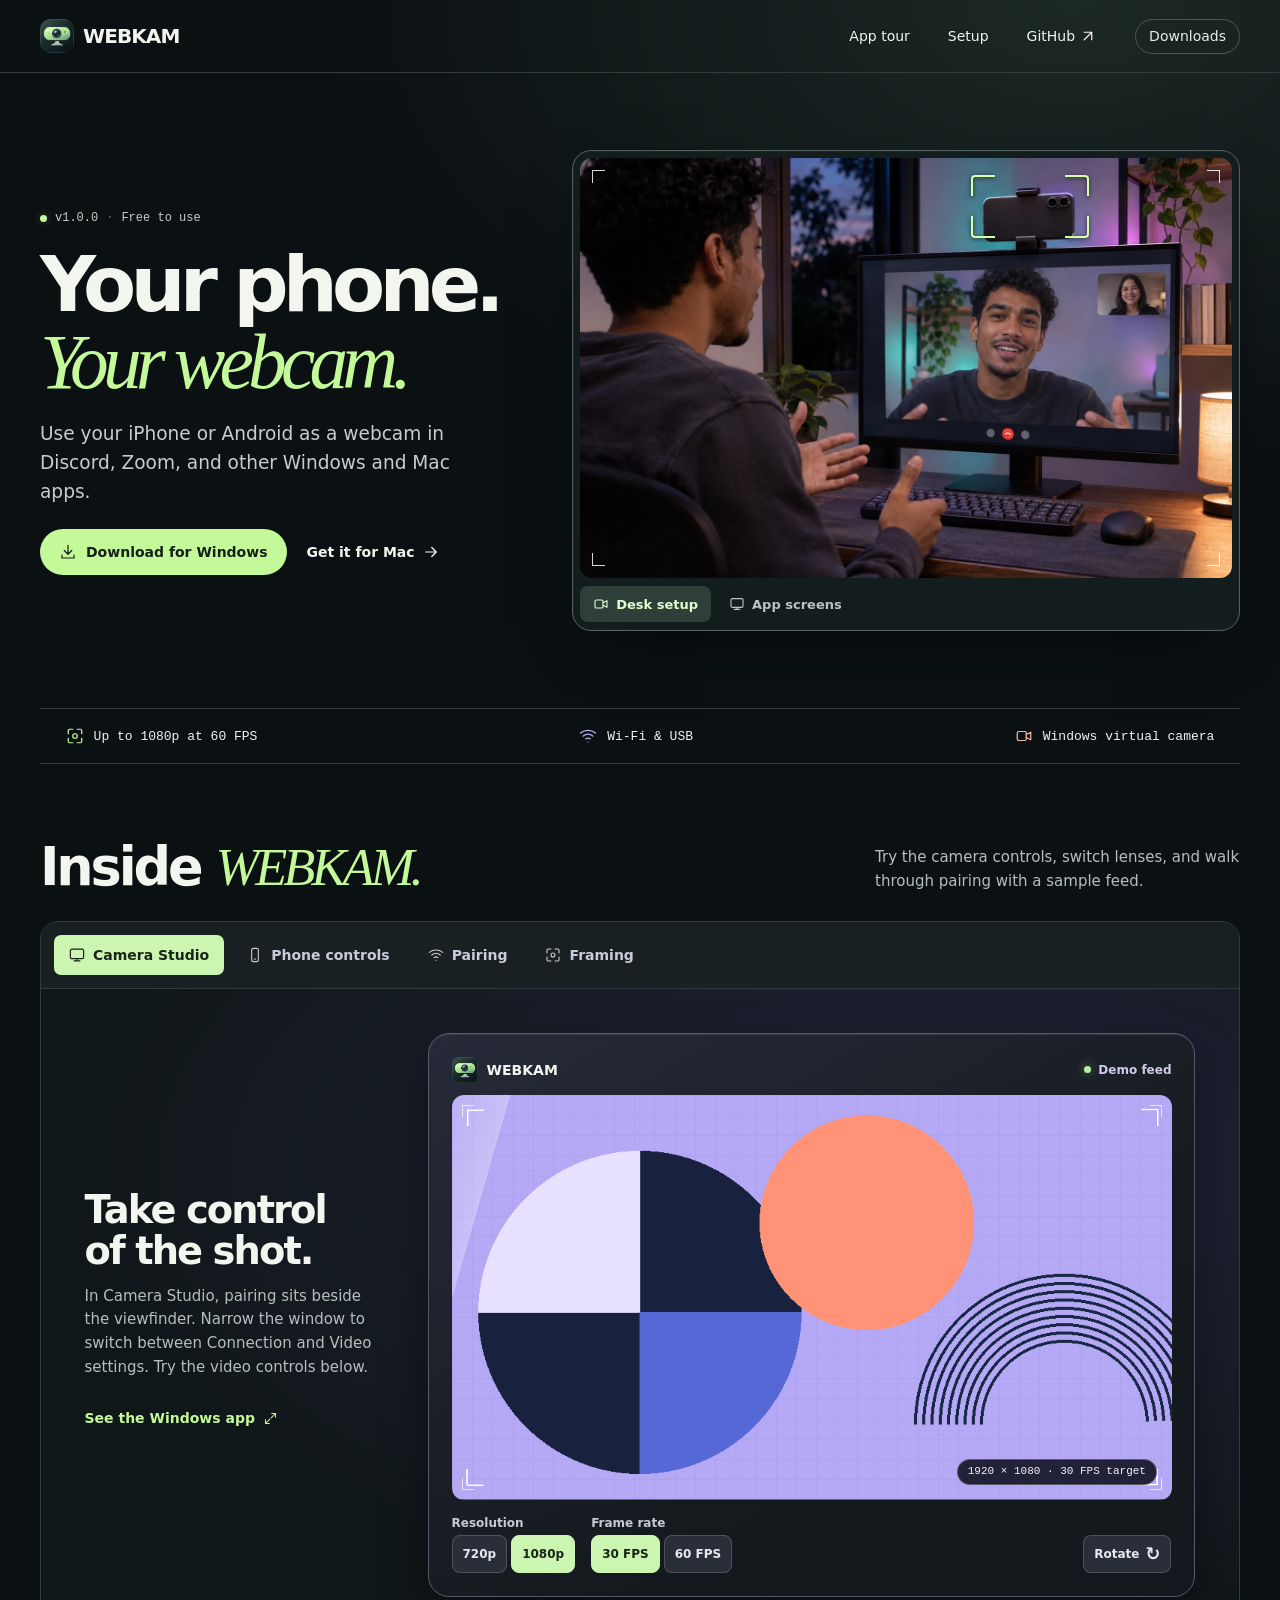
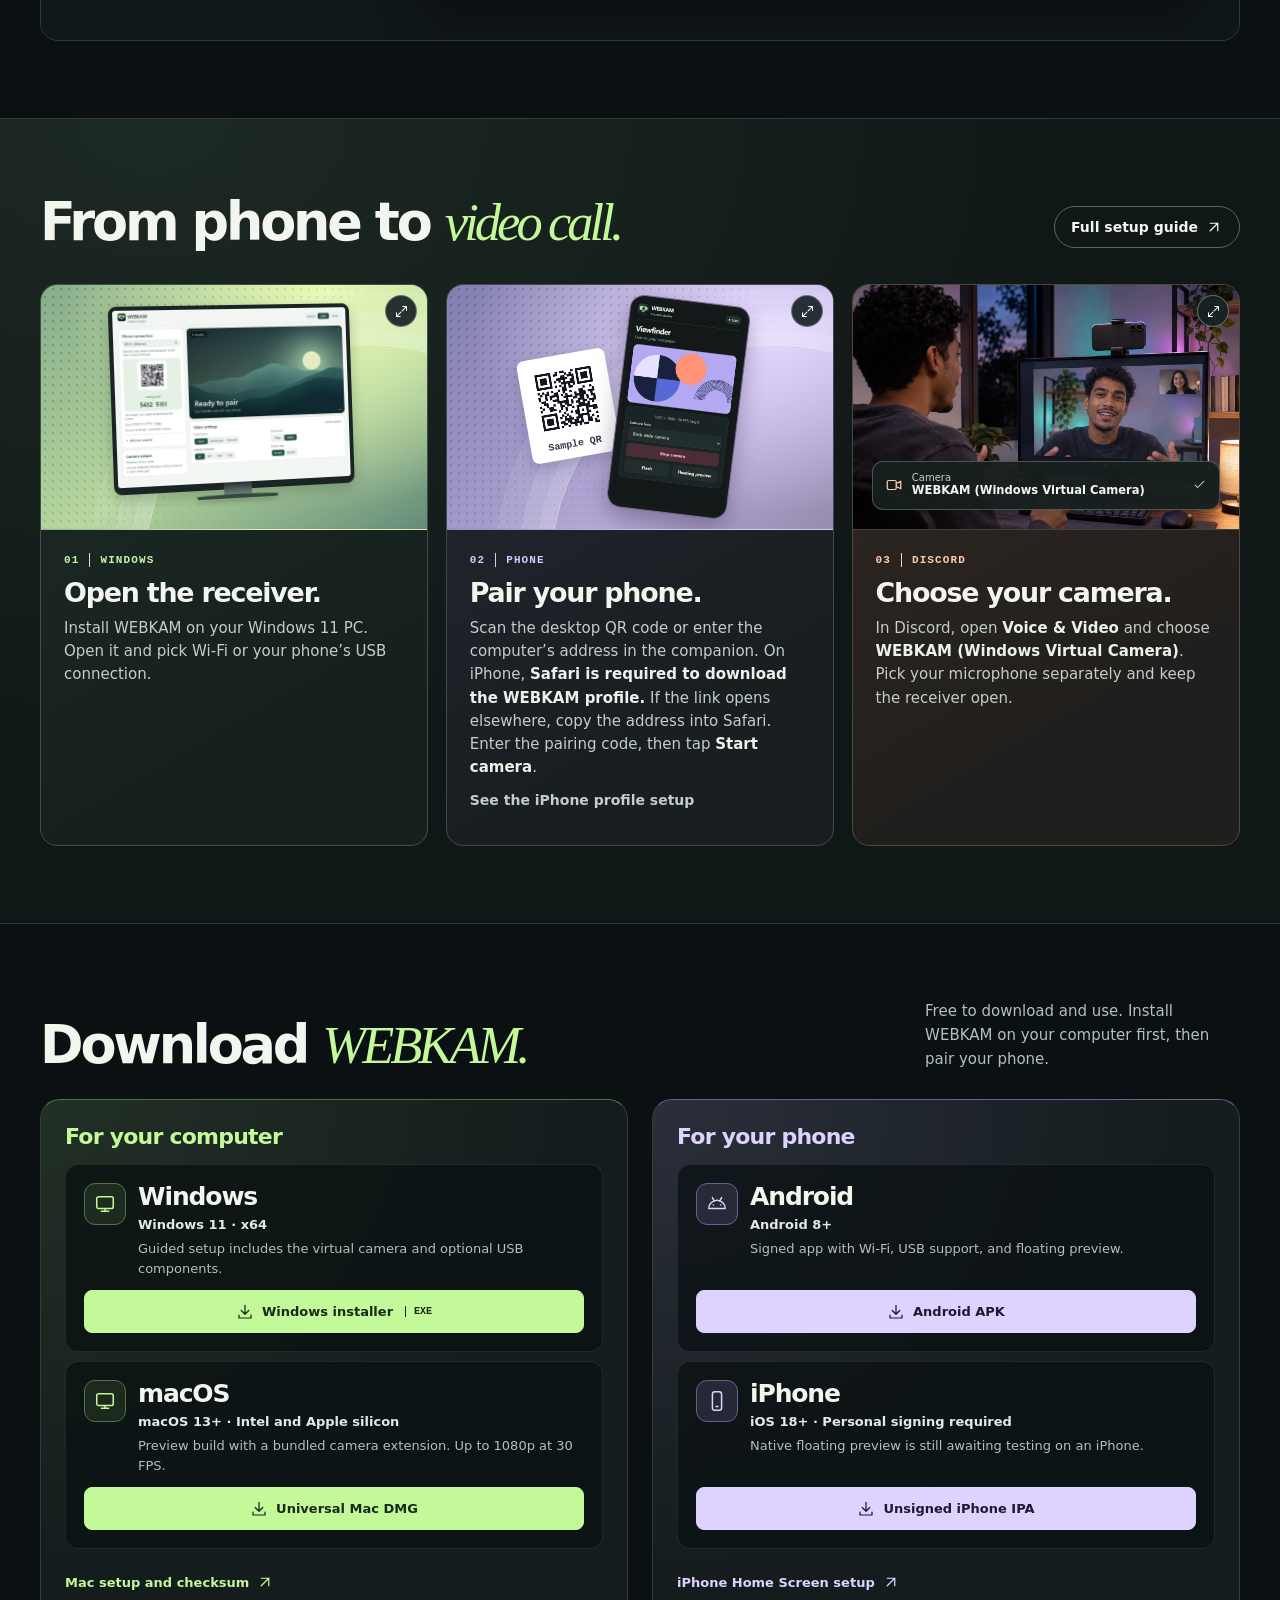
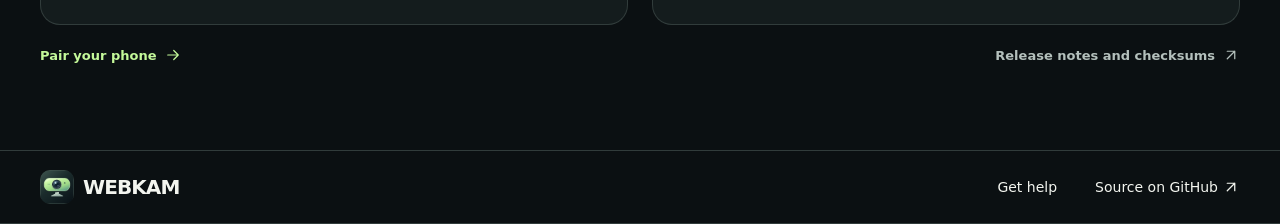
==== docs/index.html @ 5087afa1 "Release WEBKAM 1.0.0 with Camera Studio across desktop and mobile" ====
<!doctype html>
<html lang="en">
  <head>
    <meta charset="utf-8" />
    <meta name="viewport" content="width=device-width, initial-scale=1" />
    <meta name="theme-color" content="#0b1012" />
    <meta
      name="description"
      content="WEBKAM is free. Turn your iPhone or Android into a webcam for Windows 11 or macOS over Wi-Fi or USB."
    />
    <meta property="og:title" content="WEBKAM · Your phone is your webcam" />
    <meta
      property="og:description"
      content="A free phone webcam for Windows and macOS. Connect over Wi-Fi or supported USB connections."
    />
    <meta property="og:image" content="https://iamo3.github.io/WEBKAM/media/pocketcam-banner.png" />
    <link rel="icon" href="media/pocketcam.png" />
    <link rel="apple-touch-icon" href="media/pocketcam.png" />
    <link rel="stylesheet" href="style.css?v=studio-1" />
    <script defer src="tour.js?v=studio-1"></script>
    <title>WEBKAM · Your phone is your webcam</title>
  </head>
  <body>
    <a class="skip" href="#main">Skip to content</a>
    <svg xmlns="http://www.w3.org/2000/svg" class="symbols" aria-hidden="true">
      <symbol id="arrow" viewBox="0 0 24 24"><path d="M5 12h14m-6-6 6 6-6 6" /></symbol>
      <symbol id="out" viewBox="0 0 24 24"><path d="M7 17 17 7M7 7h10v10" /></symbol>
      <symbol id="expand" viewBox="0 0 24 24"><path d="M14 4h6v6m0-6-7 7M10 20H4v-6m0 6 7-7" /></symbol>
      <symbol id="check" viewBox="0 0 24 24"><path d="m5 12 4 4L19 6" /></symbol>
      <symbol id="close" viewBox="0 0 24 24"><path d="m6 6 12 12M18 6 6 18" /></symbol>
      <symbol id="download" viewBox="0 0 24 24"><path d="M12 3v12m-5-5 5 5 5-5M4 16v4h16v-4" /></symbol>
      <symbol id="monitor" viewBox="0 0 24 24">
        <rect x="3" y="4" width="18" height="13" rx="2" />
        <path d="M12 17v3m-4 0h8" />
      </symbol>
      <symbol id="phone" viewBox="0 0 24 24">
        <rect x="7" y="2" width="10" height="20" rx="2.5" />
        <path d="M11 18h2" />
      </symbol>
      <symbol id="android" viewBox="0 0 24 24">
        <path d="M3 17a9 9 0 0 1 18 0ZM7 5l2 4m8-4-2 4M8 13h.1m7.8 0h.1" />
      </symbol>
      <symbol id="usb" viewBox="0 0 24 24"><path d="M12 21V3m-3 3 3-3 3 3m-3 11-5-4v-2m5 3 5-4V8" /><circle cx="7" cy="9" r="2" /><rect x="15" y="4" width="4" height="4" rx=".5" /></symbol>
      <symbol id="wifi" viewBox="0 0 24 24">
        <path d="M2 8a16 16 0 0 1 20 0M5.5 12a10.5 10.5 0 0 1 13 0M9 16a5 5 0 0 1 6 0M12 20h.01" />
      </symbol>
      <symbol id="frame" viewBox="0 0 24 24">
        <path
          d="M9 3H5a2 2 0 0 0-2 2v4m12-6h4a2 2 0 0 1 2 2v4M3 15v4a2 2 0 0 0 2 2h4m12-6v4a2 2 0 0 1-2 2h-4"
        />
        <circle cx="12" cy="12" r="3" />
      </symbol>
      <symbol id="camera" viewBox="0 0 24 24">
        <rect x="3" y="6" width="12" height="12" rx="2" />
        <path d="m15 10 6-3v10l-6-3" />
      </symbol>
      <symbol id="github" viewBox="0 0 24 24">
        <path
          d="M8 20c-4 1.2-4-2-6-2.5m12 4v-3.1a2.7 2.7 0 0 0-.7-2.1c3-.3 6.1-1.5 6.1-6.6a5 5 0 0 0-1.4-3.5 4.8 4.8 0 0 0-.2-3.5s-1.1-.4-3.6 1.4a12 12 0 0 0-6.4 0C5.3 2.3 4.2 2.7 4.2 2.7A4.8 4.8 0 0 0 4 6.2a5 5 0 0 0-1.4 3.5c0 5.1 3.1 6.3 6.1 6.6a2.7 2.7 0 0 0-.7 2.1v3.1"
          transform="translate(1 0)"
        />
      </symbol>
    </svg>

    <header>
      <div class="wrap mast">
        <a class="brand" href="./"><img src="media/pocketcam.png" width="34" height="34" alt="" />WEBKAM</a>
        <nav aria-label="Main navigation">
          <a href="#preview">App tour</a><a href="#setup">Setup</a
          ><a class="github" href="https://github.com/iaMO3/WEBKAM"
            >GitHub <svg class="icon" aria-hidden="true"><use href="#out" /></svg></a
          ><a class="nav-get" href="#downloads">Downloads</a>
        </nav>
      </div>
    </header>
    <main id="main">
      <section class="wrap hero" aria-labelledby="hero-heading">
        <div class="hero-grid">
          <div class="hero-copy">
            <a class="release" href="https://github.com/iaMO3/WEBKAM/releases/tag/v1.0.0"
              ><i aria-hidden="true"></i> v1.0.0 <span>·</span> Free to use</a
            >
            <h1 id="hero-heading">Your phone.<br /><em>Your webcam.</em></h1>
            <p>Use your iPhone or Android as a webcam in Discord, Zoom, and other Windows and Mac apps.</p>
            <div class="buttons">
              <a
                class="cta"
                href="https://github.com/iaMO3/WEBKAM/releases/download/v1.0.0/WEBKAM-1.0.0-Setup.exe"
                ><svg class="icon" aria-hidden="true"><use href="#download" /></svg> Download for Windows</a
              >
              <a class="text-link" href="#download-mac"
                >Get it for Mac <svg class="icon" aria-hidden="true"><use href="#arrow" /></svg
              ></a>
            </div>
          </div>
          <div class="viewfinder">
            <fieldset class="scene-switch">
              <legend class="sr-only">Preview view</legend>
              <label
                ><input type="radio" name="scene" value="desk" checked /><svg class="icon" aria-hidden="true">
                  <use href="#camera" />
                </svg>
                Desk setup</label
              >
              <label
                ><input type="radio" name="scene" value="app" /><svg class="icon" aria-hidden="true">
                  <use href="#monitor" />
                </svg>
                App screens</label
              >
            </fieldset>
            <div class="view-window">
              <div class="desk-scene">
                <img
                  src="media/pocketcam-webcam-setup.webp"
                  width="1448"
                  height="1086"
                  fetchpriority="high"
                  alt="A caller uses the phone mounted above his monitor as his webcam."
                />
                <div class="focus-target" aria-hidden="true"><i></i><i></i><i></i><i></i></div>
              </div>
              <div class="app-scene">
                <div class="product-pair">
                  <div class="desktop-shell">
                    <img
                      src="media/desktop.webp?v=1"
                      width="1100"
                      height="810"
                      alt="Camera Studio on Windows with the standby landscape, pairing sidebar and video controls."
                    />
                  </div>
                  <div class="phone-shell">
                    <img
                      src="media/phone.webp?v=1"
                      width="780"
                      height="1420"
                      alt="WEBKAM on iPhone showing its camera lens picker, stream controls and floating preview button."
                    />
                  </div>
                </div>
              </div>
              <div class="glass" aria-hidden="true"></div>
            </div>
          </div>
        </div>
        <div class="specs">
          <span
            ><svg class="icon" aria-hidden="true"><use href="#frame" /></svg> Up to 1080p at 60 FPS</span
          ><span
            ><svg class="icon" aria-hidden="true"><use href="#wifi" /></svg> Wi-Fi &amp; USB</span
          ><span
            ><svg class="icon" aria-hidden="true"><use href="#camera" /></svg> Windows virtual camera</span
          >
        </div>
      </section>
      <section class="wrap section" id="preview">
        <div class="section-head">
          <h2>Inside <em>WEBKAM.</em></h2>
          <p>Try the camera controls, switch lenses, and walk through pairing with a sample feed.</p>
        </div>
        <div class="tour">
          <nav class="tour-tabs" aria-label="App screens">
            <a href="#panel-desktop" id="tab-desktop"
              ><svg class="icon" aria-hidden="true"><use href="#monitor" /></svg>Camera Studio</a
            ><a href="#panel-phone" id="tab-phone"
              ><svg class="icon" aria-hidden="true"><use href="#phone" /></svg>Phone controls</a
            ><a href="#panel-pairing" id="tab-pairing"
              ><svg class="icon" aria-hidden="true"><use href="#wifi" /></svg>Pairing</a
            ><a href="#panel-framing" id="tab-framing"
              ><svg class="icon" aria-hidden="true"><use href="#frame" /></svg>Framing</a
            >
          </nav>
          <article class="tour-panel" id="panel-desktop">
            <div class="panel-intro">
              <h3>Take control of the shot.</h3>
              <p>In Camera Studio, pairing sits beside the viewfinder. Narrow the window to switch between Connection and Video settings. Try the video controls below.</p>
              <a class="tour-reference" href="media/desktop.webp?v=1">
                See the Windows app <svg class="icon" aria-hidden="true"><use href="#expand" /></svg>
              </a>
            </div>
            <div class="demo-console" data-demo="desktop">
              <div class="demo-title">
                <span><img src="media/pocketcam.png" alt="" /> WEBKAM</span>
                <span class="demo-signal">Demo feed</span>
              </div>
              <figure class="demo-viewport">
                <div class="demo-sensor">
                  <img class="demo-image" src="media/test-frame.webp" width="960" height="540" alt="Lavender geometric test chart with a peach circle" />
                  <span class="demo-sweep" aria-hidden="true"></span>
                  <i class="demo-corners" aria-hidden="true"></i>
                </div>
                <span class="demo-telemetry" role="status">1920 × 1080 · 30 FPS target</span>
              </figure>
              <div class="demo-controls" hidden>
                <fieldset class="demo-options">
                  <legend>Resolution</legend>
                  <div>
                    <label><input type="radio" name="demo-resolution" value="720" /><span>720p</span></label>
                    <label><input type="radio" name="demo-resolution" value="1080" checked /><span>1080p</span></label>
                  </div>
                </fieldset>
                <fieldset class="demo-options">
                  <legend>Frame rate</legend>
                  <div>
                    <label><input type="radio" name="demo-fps" value="30" checked /><span>30 FPS</span></label>
                    <label><input type="radio" name="demo-fps" value="60" /><span>60 FPS</span></label>
                  </div>
                </fieldset>
                <button class="demo-button demo-rotate" type="button">Rotate <span aria-hidden="true">↻</span></button>
              </div>
            </div>
          </article>
          <article class="tour-panel" id="panel-phone">
            <div class="panel-intro">
              <h3>Frame it on your phone.</h3>
              <p>The phone viewfinder follows your system theme. Pick a lens, start the camera, or turn on Flash when the lens supports it. Try a lens on the sample below.</p>
              <a class="tour-reference" href="media/phone.webp?v=1">
                See the phone app <svg class="icon" aria-hidden="true"><use href="#expand" /></svg>
              </a>
            </div>
            <div class="demo-phone-stage">
              <div class="demo-handset" data-demo="phone">
                <div class="demo-title">
                  <span><img src="media/pocketcam.png" alt="" /> WEBKAM</span>
                  <span class="demo-signal" role="status">Preview</span>
                </div>
                <figure class="demo-viewport">
                  <div class="demo-sensor">
                    <img class="demo-image" src="media/test-frame.webp" width="960" height="540" alt="Sample camera preview" />
                    <i class="demo-corners" aria-hidden="true"></i>
                  </div>
                  <span class="demo-phone-idle" hidden>Camera stopped</span>
                </figure>
                <div class="demo-controls" hidden>
                  <fieldset class="demo-options">
                    <legend>Camera lens</legend>
                    <div>
                      <label><input type="radio" name="demo-lens" value="1" /><span>Wide</span></label>
                      <label><input type="radio" name="demo-lens" value="1.35" checked /><span>Standard</span></label>
                      <label><input type="radio" name="demo-lens" value="2.2" /><span>Close</span></label>
                    </div>
                  </fieldset>
                  <button class="demo-button demo-stream" type="button">Stop sample</button>
                </div>
              </div>
            </div>
          </article>
          <article class="tour-panel" id="panel-pairing">
            <div class="panel-intro">
              <h3>Pick your connection.</h3>
              <p>Choose how your phone connects. Run through a sample pairing to see what happens on both devices.</p>
              <a class="tour-reference" href="media/pairing.webp?v=1">
                See the pairing screen <svg class="icon" aria-hidden="true"><use href="#expand" /></svg>
              </a>
            </div>
            <div class="demo-console demo-pairing" data-demo="pairing">
              <div class="demo-title">
                <span><img src="media/pocketcam.png" alt="" /> Connect your phone</span>
                <span class="demo-signal" role="status">Ready to pair</span>
              </div>
              <div class="demo-route" aria-hidden="true">
                <div><svg class="icon"><use href="#phone" /></svg><span>Phone</span></div>
                <span class="demo-route-line"><svg class="icon"><use href="#wifi" /></svg></span>
                <div><svg class="icon"><use href="#monitor" /></svg><span>Windows</span></div>
              </div>
              <div class="demo-controls" hidden>
                <fieldset class="demo-options">
                  <legend>Connection</legend>
                  <div>
                    <label><input type="radio" name="demo-route" value="wifi" checked /><span>Wi-Fi</span></label>
                    <label><input type="radio" name="demo-route" value="iphone" /><span>iPhone USB</span></label>
                    <label><input type="radio" name="demo-route" value="android" /><span>Android USB</span></label>
                  </div>
                </fieldset>
                <p class="demo-route-help">Join the same network, then scan the QR code shown in WEBKAM.</p>
                <button class="demo-button demo-connect" type="button">Pair sample phone</button>
              </div>
            </div>
          </article>
          <article class="tour-panel" id="panel-framing">
            <div class="panel-intro">
              <h3>Frame it your way.</h3>
              <p>
                Switch this sample between landscape and portrait. In the Windows app, Auto also follows your
                phone as you turn it.
              </p>
            </div>
            <div class="frame-demo">
              <fieldset class="orientation">
                <legend>Camera orientation</legend>
                <div class="orientation-options">
                  <label
                    ><input name="orientation" type="radio" value="landscape" checked /><span
                      class="orientation-shape landscape"
                      aria-hidden="true"
                    ></span>
                    Landscape</label
                  >
                  <label
                    ><input name="orientation" type="radio" value="portrait" /><span
                      class="orientation-shape portrait"
                      aria-hidden="true"
                    ></span>
                    Portrait</label
                  >
                </div>
              </fieldset>
              <figure class="sample" aria-label="Sample camera framing">
                <div class="sample-frame">
                  <img
                    src="media/test-frame.webp"
                    width="960"
                    height="540"
                    alt="The geometric test frame shown in the Windows receiver and phone controls."
                    loading="lazy"
                  />
                </div>
                <figcaption>
                  <span>Sample frame</span><span class="landscape-size">16∶9</span
                  ><span class="portrait-size">9∶16</span>
                </figcaption>
              </figure>
            </div>
          </article>
        </div>
      </section>
      <section class="setup-band" id="setup" aria-labelledby="setup-heading">
        <div class="wrap section">
          <header class="setup-heading">
            <h2 id="setup-heading">From phone to <em>video call.</em></h2>
            <a class="text-link" href="https://github.com/iaMO3/WEBKAM#install-and-pair">
              Full setup guide <svg class="icon" aria-hidden="true"><use href="#out" /></svg>
            </a>
          </header>
          <ol class="setup-sequence" role="list">
            <li class="setup-step receiver-step">
              <a class="step-art" href="media/pairing.webp?v=1" aria-label="Enlarge the Windows receiver example">
                <span class="receiver-monitor"
                  ><img
                    src="media/pairing.webp?v=1"
                    width="1100"
                    height="810"
                    loading="lazy"
                    alt="WEBKAM on Windows waiting for a phone, with the connection menu and an example QR code."
                /></span>
                <span class="art-expand" aria-hidden="true"
                  ><svg class="icon"><use href="#expand" /></svg
                ></span>
              </a>
              <div class="step-copy">
                <span class="step-label"><span>01</span> Windows</span>
                <h3>Open the receiver.</h3>
                <p>
                  Install WEBKAM on your Windows 11 PC. Open it and pick Wi-Fi or your phone’s USB connection.
                </p>
              </div>
            </li>
            <li class="setup-step phone-step">
              <a class="step-art" href="media/phone.webp?v=1" aria-label="Enlarge the phone camera example">
                <span class="qr-slip" aria-hidden="true"><i></i>Sample QR</span>
                <span class="setup-handset"
                  ><img
                    src="media/phone.webp?v=1"
                    width="780"
                    height="1420"
                    loading="lazy"
                    alt="WEBKAM on iPhone showing the camera feed, lens selector and stream controls."
                /></span>
                <span class="art-expand" aria-hidden="true"
                  ><svg class="icon"><use href="#expand" /></svg
                ></span>
              </a>
              <div class="step-copy">
                <span class="step-label"><span>02</span> Phone</span>
                <h3>Pair your phone.</h3>
                <p>
                  Scan the desktop QR code or enter the computer’s address in the companion. On iPhone,
                  <strong>Safari is required to download the WEBKAM profile.</strong> If the link opens elsewhere,
                  copy the address into Safari. Enter the pairing code, then tap <strong>Start camera</strong>.
                  <a class="text-link" href="media/profile.webp">See the iPhone profile setup</a>
                </p>
              </div>
            </li>
            <li class="setup-step call-step">
              <a
                class="step-art"
                href="media/pocketcam-webcam-setup.webp"
                aria-label="Enlarge the video call example"
              >
                <img
                  class="call-photo"
                  src="media/pocketcam-webcam-setup.webp"
                  width="1448"
                  height="1086"
                  loading="lazy"
                  alt="A caller uses a phone mounted above his monitor as a webcam."
                />
                <span class="camera-choice" aria-hidden="true">
                  <svg class="icon"><use href="#camera" /></svg>
                  <span><small>Camera</small><b>WEBKAM (Windows Virtual Camera)</b></span>
                  <svg class="icon"><use href="#check" /></svg>
                </span>
                <span class="art-expand" aria-hidden="true"
                  ><svg class="icon"><use href="#expand" /></svg
                ></span>
              </a>
              <div class="step-copy">
                <span class="step-label"><span>03</span> Discord</span>
                <h3>Choose your camera.</h3>
                <p>
                  In Discord, open <strong>Voice &amp; Video</strong> and choose
                  <strong>WEBKAM (Windows Virtual Camera)</strong>. Pick your microphone separately and keep
                  the receiver open.
                </p>
              </div>
            </li>
          </ol>
          <dialog class="setup-viewer" aria-labelledby="viewer-title" aria-describedby="viewer-description">
            <div class="viewer-head">
              <h3 id="viewer-title"></h3>
              <form method="dialog">
                <button class="viewer-close" aria-label="Close preview" autofocus>
                  <svg class="icon" aria-hidden="true"><use href="#close" /></svg>
                </button>
              </form>
            </div>
            <figure class="viewer-figure"><img alt="" /></figure>
            <p id="viewer-description"></p>
            <div class="viewer-controls">
              <span class="viewer-position" aria-live="polite"></span>
              <button type="button" data-offset="-1" aria-label="Previous setup step">
                <svg class="icon" aria-hidden="true"><use href="#arrow" /></svg>
              </button>
              <button type="button" data-offset="1" aria-label="Next setup step">
                <svg class="icon" aria-hidden="true"><use href="#arrow" /></svg>
              </button>
            </div>
          </dialog>
        </div>
      </section>
      <section class="wrap section" id="downloads" aria-labelledby="downloads-heading">
        <div class="section-head download-heading">
          <h2 id="downloads-heading">Download <em>WEBKAM.</em></h2>
          <p>Free to download and use. Install WEBKAM on your computer first, then pair your phone.</p>
        </div>
        <div class="downloads">
          <section class="download-group receiver-downloads" aria-labelledby="receiver-downloads-title">
            <h3 id="receiver-downloads-title">For your computer</h3>
            <div class="download-list">
              <article class="download-card">
                <span class="platform-icon" aria-hidden="true"><svg class="icon"><use href="#monitor" /></svg></span>
                <div class="download-info">
                  <h4>Windows</h4>
                  <p class="download-requirements">Windows 11 · x64</p>
                  <p>Guided setup includes the virtual camera and optional USB components.</p>
                </div>
                <a class="download-action" href="https://github.com/iaMO3/WEBKAM/releases/download/v1.0.0/WEBKAM-1.0.0-Setup.exe">
                  <svg class="icon" aria-hidden="true"><use href="#download" /></svg>
                  Windows installer <span class="download-format">EXE</span>
                </a>
              </article>
              <article class="download-card" id="download-mac">
                <span class="platform-icon" aria-hidden="true"><svg class="icon"><use href="#monitor" /></svg></span>
                <div class="download-info">
                  <h4>macOS</h4>
                  <p class="download-requirements">macOS 13+ · Intel and Apple silicon</p>
                  <p>Preview build with a bundled camera extension. Up to 1080p at 30 FPS.</p>
                </div>
                <a class="download-action" href="https://github.com/iaMO3/WEBKAM/releases/download/v1.0.0/WEBKAM-1.0.0-macOS-universal.dmg">
                  <svg class="icon" aria-hidden="true"><use href="#download" /></svg>
                  Universal Mac DMG
                </a>
              </article>
            </div>
            <a class="download-help" href="https://github.com/iaMO3/WEBKAM/releases/tag/v1.0.0">
              Mac setup and checksum <svg class="icon" aria-hidden="true"><use href="#out" /></svg>
            </a>
          </section>
          <section class="download-group phone-downloads" aria-labelledby="phone-downloads-title">
            <h3 id="phone-downloads-title">For your phone</h3>
            <div class="download-list">
              <article class="download-card">
                <span class="platform-icon" aria-hidden="true"><svg class="icon"><use href="#android" /></svg></span>
                <div class="download-info">
                  <h4>Android</h4>
                  <p class="download-requirements">Android 8+</p>
                  <p>Signed app with Wi-Fi, USB support, and floating preview.</p>
                </div>
                <a class="download-action" href="https://github.com/iaMO3/WEBKAM/releases/download/v1.0.0/WEBKAM-1.0.0-Android.apk">
                  <svg class="icon" aria-hidden="true"><use href="#download" /></svg>
                  Android APK
                </a>
              </article>
              <article class="download-card">
                <span class="platform-icon" aria-hidden="true"><svg class="icon"><use href="#phone" /></svg></span>
                <div class="download-info">
                  <h4>iPhone</h4>
                  <p class="download-requirements">iOS 18+ · Personal signing required</p>
                  <p>Native floating preview is still awaiting testing on an iPhone.</p>
                </div>
                <a class="download-action" href="https://github.com/iaMO3/WEBKAM/releases/download/v1.0.0/WEBKAM-1.0.0-iPhone-unsigned.ipa">
                  <svg class="icon" aria-hidden="true"><use href="#download" /></svg>
                  Unsigned iPhone IPA
                </a>
              </article>
            </div>
            <a class="download-help" href="https://github.com/iaMO3/WEBKAM#install-webkam-on-the-iphone-home-screen">
              iPhone Home Screen setup <svg class="icon" aria-hidden="true"><use href="#out" /></svg>
            </a>
          </section>
        </div>
        <div class="download-footer">
          <a class="download-help" href="#setup">
            Pair your phone <svg class="icon" aria-hidden="true"><use href="#arrow" /></svg>
          </a>
          <a class="download-help" href="https://github.com/iaMO3/WEBKAM/releases/tag/v1.0.0">
            Release notes and checksums <svg class="icon" aria-hidden="true"><use href="#out" /></svg>
          </a>
        </div>
      </section>
    </main>
    <footer>
      <div class="wrap mast">
        <a class="brand" href="./"><img src="media/pocketcam.png" width="34" height="34" alt="" />WEBKAM</a>
        <nav aria-label="Project links">
          <a href="https://github.com/iaMO3/WEBKAM/issues">Get help</a
          ><a href="https://github.com/iaMO3/WEBKAM"
            >Source on GitHub <svg class="icon" aria-hidden="true"><use href="#out" /></svg
          ></a>
        </nav>
      </div>
    </footer>
  </body>
</html>
---- docs/style.css ----
:root {
  color-scheme: dark;
  font-family: Inter, "Segoe UI", system-ui, sans-serif;
  color: #f3f5ef;
  background: #0b1012;
  --muted: #b4c0bc;
  --line: #313c3b;
  --accent: #c4f99a;
}
* {
  box-sizing: border-box;
}
body,
figure,
h1,
h2,
h3,
p {
  margin: 0;
}
img {
  display: block;
  max-width: 100%;
  height: auto;
}
a {
  color: inherit;
  text-decoration: none;
}
a:focus-visible,
button:focus-visible,
label:has(input:focus-visible) {
  outline: 2px solid #c4f99a;
  outline-offset: 4px;
}
.wrap {
  width: min(1200px, calc(100% - 80px));
  margin-inline: auto;
}
.skip {
  position: absolute;
  z-index: 8;
  left: 10px;
  top: -80px;
  background: white;
  color: black;
  padding: 12px;
}
.skip:focus {
  top: 10px;
}
.symbols {
  width: 0;
  height: 0;
  position: absolute;
  overflow: hidden;
}
.icon {
  flex: none;
  width: 18px;
  height: 18px;
  fill: none;
  stroke: currentColor;
  stroke-width: 1.65;
  stroke-linejoin: round;
  stroke-linecap: round;
}
header,
footer {
  border-block-end: 1px solid var(--line);
}
footer {
  border-block: 1px solid var(--line);
}
.mast {
  display: flex;
  justify-content: space-between;
  align-items: center;
  gap: 18px;
  min-height: 72px;
}
.brand,
.mast nav,
.mast nav a,
.buttons,
.cta,
.text-link {
  display: flex;
  align-items: center;
}
.brand {
  gap: 9px;
  font-weight: 740;
  font-size: 20px;
  letter-spacing: -0.045em;
}
.brand img {
  border-radius: 10px;
}
.mast nav {
  gap: clamp(16px, 3vw, 38px);
  font-size: 14px;
}
.mast nav a {
  gap: 4px;
  min-height: 40px;
}
.mast nav a:hover,
.text-link:hover {
  color: var(--accent);
}
.mast .nav-get {
  min-height: 35px;
  padding: 0 13px;
  color: #ece9ff;
  border: 1px solid #676075;
  border-radius: 24px;
}
.release {
  display: inline-flex;
  align-items: center;
  gap: 8px;
  color: #c0cdc5;
  font:
    600 12px/1.3 "Segoe UI",
    system-ui,
    sans-serif;
}
.release i {
  width: 7px;
  height: 7px;
  border-radius: 50%;
  background: #adf1c3;
}
.release span {
  color: #696777;
}
.buttons {
  flex-wrap: wrap;
  gap: 16px;
  margin-top: 22px;
}
.cta {
  justify-content: center;
  gap: 9px;
  font-size: 14px;
  font-weight: 700;
}
.cta {
  min-height: 46px;
  padding: 11px 17px;
  border-radius: 9px;
  color: #162018;
  background: var(--accent);
}
.cta:hover {
  background: #dcffbc;
}
.text-link {
  width: fit-content;
  gap: 7px;
  min-height: 42px;
  font-size: 14px;
  font-weight: 650;
}
.product-pair {
  position: relative;
  width: min(79%, 785px);
  margin-inline: auto;
  padding-right: 11%;
}
.desktop-shell {
  background: #1b1c20;
  border: 4px solid #292936;
  border-radius: 12px;
  overflow: hidden;
  box-shadow:
    0 16px 37px #22192b66,
    0 0 0 1px #ffffff48;
}
.phone-shell {
  position: absolute;
  right: 1%;
  bottom: -1%;
  width: 20%;
  padding: 4px;
  overflow: hidden;
  border: 1px solid #777580;
  border-radius: clamp(8px, 1.25vw, 22px);
  background: #17171b;
  box-shadow: 0 8px 23px #15121e77;
}
.phone-shell img {
  border-radius: inherit;
}
.specs {
  display: flex;
  justify-content: space-around;
  gap: 12px;
  padding: 18px 0;
  border-bottom: 1px solid var(--line);
}
.specs span {
  display: flex;
  align-items: center;
  gap: 10px;
  font-weight: 600;
  font-size: 14px;
}
.specs .icon {
  color: var(--accent);
}
.section {
  padding-block: clamp(50px, 6vw, 86px);
  scroll-margin-top: 16px;
}
.section-head {
  display: flex;
  align-items: end;
  justify-content: space-between;
  gap: 26px;
  margin-bottom: 28px;
}
h2 {
  font-size: clamp(36px, 4.1vw, 60px);
  line-height: 1;
  letter-spacing: -0.06em;
  font-weight: 620;
}
.section-head p {
  max-width: 365px;
}
.section-head p,
.panel-intro p {
  color: var(--muted);
  line-height: 1.58;
  font-size: 15px;
}
.tour {
  border: 1px solid var(--line);
  background: #101719;
  border-radius: 15px;
  overflow: hidden;
}
.tour-tabs {
  display: flex;
  gap: 8px;
  flex-wrap: wrap;
  padding: 13px;
  border-bottom: 1px solid var(--line);
}
.tour-tabs a {
  display: inline-flex;
  align-items: center;
  justify-content: center;
  gap: 8px;
  padding: 9px 15px;
  min-height: 40px;
  font-size: 14px;
  border-radius: 7px;
  font-weight: 600;
  color: #cccada;
}
.tour-tabs a[aria-selected="true"] {
  color: #182418;
  background: #ccf5b1;
}
.tour-tabs a:hover {
  box-shadow: inset 0 0 0 1px #8a819f;
}
.tour-panel {
  display: grid;
  grid-template-columns: minmax(0, 0.38fr) minmax(0, 1fr);
  gap: clamp(20px, 4vw, 64px);
  align-items: center;
  padding: clamp(16px, 3.4vw, 45px);
}
.tour-panel + .tour-panel {
  border-top: 1px solid var(--line);
}
.tour-panel[hidden] {
  display: none;
}
.panel-intro h3 {
  font-size: clamp(26px, 3vw, 42px);
  line-height: 1.06;
  letter-spacing: -0.05em;
  margin-bottom: 13px;
}
.tour-shot {
  display: grid;
  place-items: center;
  padding: clamp(10px, 2vw, 27px);
  border-radius: 10px;
  background: #bab2cf;
}
.tour-shot img {
  box-shadow: 0 6px 20px #201b3038;
  border-radius: 5px;
}
.tour-shot.pairing {
  background: #aabac7;
}
.tour-shot.phone {
  background: #b9cfc3;
}
.tour-shot.phone img {
  max-height: min(42vw, 485px);
  width: auto;
  border: 4px solid #25242a;
  border-radius: 15px;
}
.frame-demo {
  display: grid;
  gap: 13px;
}
.orientation {
  margin: 0;
  padding: 0;
  border: none;
  min-width: 0;
}
.orientation legend {
  color: var(--muted);
  font-size: 13px;
  margin-bottom: 5px;
}
.orientation-options {
  display: flex;
  flex-wrap: wrap;
  gap: 9px;
}
.orientation label {
  display: inline-flex;
  align-items: center;
  gap: 6px;
  font-size: 14px;
  cursor: pointer;
  min-height: 40px;
}
.orientation input {
  accent-color: #c4f99a;
}
.sample {
  display: grid;
  place-items: center;
  padding: 13px;
  background: #252637;
  border-radius: 9px;
}
.sample-frame {
  width: min(100%, 384px);
  aspect-ratio: 16/9;
  overflow: hidden;
  border-radius: 6px;
}
.sample-frame img {
  width: 100%;
  height: 100%;
  object-fit: cover;
  object-position: 74% center;
}
.frame-demo:has(input[value="portrait"]:checked) .sample-frame {
  width: min(100%, 122px);
  aspect-ratio: 9/16;
}
.sample figcaption {
  display: flex;
  justify-content: space-between;
  gap: 8px;
  width: min(100%, 384px);
  margin-top: 7px;
  color: var(--muted);
  font-size: 12px;
}
.portrait-size,
.frame-demo:has(input[value="portrait"]:checked) .landscape-size {
  display: none;
}
.frame-demo:has(input[value="portrait"]:checked) .portrait-size {
  display: inline;
}
/* The artwork uses the same receiver and phone screens as the app tour. */
.setup-band {
  background: radial-gradient(ellipse at 12% 0%, #1d2924 0, transparent 58%), #101817;
  border-block: 1px solid var(--line);
}
.setup-heading {
  display: flex;
  align-items: end;
  justify-content: space-between;
  gap: 18px;
  margin-bottom: clamp(24px, 3vw, 36px);
  border: 0;
}
.setup-heading .text-link {
  flex-shrink: 0;
  padding: 9px 16px;
  border: 1px solid #58665b;
  border-radius: 99px;
}
.setup-sequence {
  display: grid;
  grid-template-columns: repeat(3, minmax(0, 1fr));
  gap: clamp(12px, 1.35vw, 21px);
  padding: 0;
  margin: 0;
  list-style: none;
}
.setup-step {
  --step-color: #c7f3a9;
  min-width: 0;
  overflow: hidden;
  border: 1px solid #405046;
  border-radius: 17px;
  background: linear-gradient(150deg, #202a24, #16201e 72%);
}
.phone-step {
  --step-color: #d7c8ff;
  background: linear-gradient(150deg, #272733, #191e21 72%);
  border-color: #494453;
}
.call-step {
  --step-color: #ffccaa;
  background: linear-gradient(150deg, #332923, #211f1d 72%);
  border-color: #52463b;
}
.step-art {
  display: grid;
  place-items: center;
  position: relative;
  isolation: isolate;
  overflow: hidden;
  aspect-ratio: 1.58;
  cursor: zoom-in;
  border-bottom: 1px solid #ffffff21;
}
.receiver-step .step-art {
  background:
    radial-gradient(ellipse at 73% 0%, #e8f9b5, transparent 65%),
    linear-gradient(150deg, #87ac8b, #b6d79d 56%, #648b79);
}
.phone-step .step-art {
  background:
    radial-gradient(ellipse at 80% 20%, #e5d9ff, transparent 65%),
    linear-gradient(135deg, #827eae, #b6a9d8 64%, #978cae);
}
.receiver-step .step-art::before,
.phone-step .step-art::before {
  content: "";
  position: absolute;
  z-index: -1;
  inset: 0;
  background-image: radial-gradient(#18352a42 0.8px, transparent 0.9px);
  background-size: 8px 8px;
  mask-image: linear-gradient(125deg, black, transparent 75%);
}
.receiver-step .step-art::after,
.phone-step .step-art::after {
  content: "";
  position: absolute;
  z-index: -1;
  width: 116%;
  aspect-ratio: 1;
  border: 1px solid #faffed80;
  border-radius: 50%;
  transform: translate(30%, 36%);
  box-shadow:
    0 0 0 15px #ffffff16,
    0 0 0 32px #ffffff1c,
    0 0 0 56px #ffffff12;
}
.receiver-monitor {
  position: relative;
  display: block;
  width: 63%;
  margin-top: -5%;
  border: clamp(3px, 0.35vw, 5px) solid #1a2424;
  border-bottom-width: 7px;
  border-radius: 8px;
  background: #192425;
  box-shadow:
    0 6px 14px #1e352842,
    inset 0 -1px #60746b;
  transform: perspective(650px) rotateY(8deg) rotateZ(-2deg);
}
.receiver-monitor img {
  border-radius: 3px;
}
.receiver-monitor::before,
.receiver-monitor::after {
  content: "";
  position: absolute;
  top: 100%;
  left: 50%;
  transform: translateX(-50%);
}
.receiver-monitor::before {
  width: 12%;
  height: 13px;
  background: linear-gradient(#243031, #76847c);
}
.receiver-monitor::after {
  margin-top: 12px;
  width: 35%;
  height: 4px;
  border-radius: 60% 60% 3px 3px;
  background: #364740;
  box-shadow: 0 3px 5px #3444374f;
}
.setup-handset {
  display: block;
  height: 88%;
  margin-left: 20%;
  padding: 3px;
  overflow: hidden;
  border: 1px solid #787087;
  border-radius: 14px;
  background: #171820;
  box-shadow: 0 10px 22px #312a475c;
  transform: rotate(7deg);
}
.setup-handset img {
  height: 100%;
  width: auto;
  border-radius: 10px;
}
.qr-slip {
  position: absolute;
  top: 28%;
  left: 20%;
  padding: 7px;
  width: 23%;
  display: grid;
  gap: 3px;
  border-radius: 7px;
  background: #fff;
  box-shadow: 0 6px 14px #2f244a35;
  color: #3b3547;
  text-align: center;
  font:
    600 10px/1.2 ui-monospace,
    Consolas,
    monospace;
  transform: rotate(-10deg);
}
.qr-slip i {
  aspect-ratio: 1;
  background: white url("media/sample-qr.png") center / contain no-repeat;
}
.call-photo {
  width: 100%;
  height: 100%;
  object-fit: cover;
  object-position: center 28%;
}
.camera-choice {
  position: absolute;
  left: 5%;
  right: 5%;
  bottom: 8%;
  display: flex;
  align-items: center;
  gap: 9px;
  padding: 10px 12px;
  color: #f7f6ef;
  border: 1px solid #e4eae442;
  border-radius: 11px;
  background: #17201ff5;
  box-shadow: 0 6px 18px #1114175e;
}
.camera-choice > .icon:first-child {
  color: #ffccaa;
}
.camera-choice > .icon:last-child {
  width: 15px;
  margin-left: auto;
  color: var(--accent);
}
.camera-choice small {
  display: block;
  color: #c8d2ca;
  font-size: 10px;
}
.camera-choice b {
  display: block;
  font-size: clamp(11px, 0.9vw, 14px);
  line-height: 1.35;
}
.art-expand {
  position: absolute;
  top: 10px;
  right: 10px;
  display: grid;
  place-items: center;
  width: 32px;
  height: 32px;
  border: 1px solid #ffffff55;
  border-radius: 50%;
  background: #172224eb;
  color: white;
}
.art-expand .icon {
  width: 15px;
  height: 15px;
}
.step-art:focus-visible {
  outline-offset: -4px;
  outline-color: #fff;
}
.step-copy {
  padding: clamp(19px, 1.8vw, 27px);
}
.step-label {
  display: flex;
  align-items: center;
  gap: 10px;
  color: var(--step-color);
  font:
    600 11px/1.3 ui-monospace,
    Consolas,
    monospace;
  text-transform: uppercase;
  letter-spacing: 0.1em;
}
.step-label > span {
  padding-right: 10px;
  border-right: 1px solid currentColor;
}
.step-copy h3 {
  margin: 11px 0 9px;
  font-size: clamp(23px, 2.1vw, 30px);
  line-height: 1.1;
  letter-spacing: -0.045em;
}
.step-copy p,
#viewer-description {
  font-size: 15px;
  line-height: 1.55;
  color: #c3cec8;
}
.step-copy strong {
  color: #ebf1eb;
  font-weight: 600;
}
.setup-viewer {
  width: min(760px, calc(100% - 30px));
  max-height: calc(100dvh - 24px);
  padding: clamp(14px, 2.3vw, 26px);
  color: #f1f5ef;
  background: #17201e;
  border: 1px solid #67756a;
  border-radius: 18px;
  box-shadow: 0 24px 90px #0009;
}
.setup-viewer::backdrop {
  background: #080e10de;
}
html:has(.setup-viewer[open]) {
  overflow: hidden;
}
.viewer-head,
.viewer-controls {
  display: flex;
  align-items: center;
  gap: 10px;
}
.viewer-head {
  justify-content: space-between;
  margin-bottom: 12px;
}
.viewer-head h3 {
  font-size: clamp(20px, 3vw, 28px);
  letter-spacing: -0.04em;
}
.setup-viewer button {
  display: grid;
  place-items: center;
  width: 42px;
  height: 42px;
  border: 1px solid #58685d;
  border-radius: 50%;
  color: inherit;
  background: #26332d;
  cursor: pointer;
}
.viewer-figure {
  position: relative;
  overflow: hidden;
  border-radius: 9px;
  background: #0d1414;
}
.viewer-figure > img {
  margin-inline: auto;
  width: auto;
  height: auto;
  max-height: min(51dvh, 470px);
}
.viewer-figure .camera-choice {
  left: 50%;
  right: auto;
  transform: translateX(-50%);
  width: min(90%, 350px);
}
#viewer-description {
  margin: 12px 0;
}
.viewer-controls {
  justify-content: flex-end;
}
.viewer-position {
  margin-right: auto;
  color: var(--accent);
  font:
    13px ui-monospace,
    Consolas,
    monospace;
}
.viewer-controls button[data-offset="-1"] svg {
  transform: rotate(180deg);
}
@media (min-width: 581px) and (max-width: 900px) {
  .setup-sequence {
    grid-template-columns: 1fr;
  }
  .setup-step {
    display: grid;
    grid-template-columns: minmax(240px, 0.8fr) 1.2fr;
    align-items: center;
  }
  .step-art {
    height: 100%;
    min-height: 190px;
    aspect-ratio: auto;
    border: 0;
  }
  .setup-handset {
    position: absolute;
  }
}
@media (max-width: 580px) {
  .setup-heading {
    align-items: flex-start;
    flex-direction: column;
  }
  .setup-sequence {
    grid-template-columns: 1fr;
    gap: 18px;
  }
  .step-art {
    aspect-ratio: 1.78;
  }
  .receiver-monitor {
    width: 59%;
  }
  .camera-choice b {
    font-size: 13px;
  }
}
@media (prefers-reduced-motion: no-preference) {
  .receiver-monitor,
  .setup-handset,
  .qr-slip,
  .art-expand {
    transition: transform 0.35s cubic-bezier(0.2, 0.75, 0.2, 1);
  }
  .step-art:is(:hover, :focus-visible) .receiver-monitor {
    transform: perspective(650px) rotateY(0) rotateZ(0) translateY(-2px);
  }
  .step-art:is(:hover, :focus-visible) .setup-handset {
    transform: rotate(2deg) translateY(-2px);
  }
  .step-art:is(:hover, :focus-visible) .qr-slip {
    transform: rotate(-6deg) translateX(-3px);
  }
  .step-art:is(:hover, :focus-visible) .art-expand {
    transform: scale(1.09);
  }
  .setup-viewer[open] {
    animation: tab-land 0.22s ease-out;
  }
}
@media (max-width: 800px) {
  .wrap {
    width: calc(100% - 40px);
  }
  .tour-panel {
    grid-template-columns: 1fr;
    gap: 18px;
  }
  .tour-shot.phone img {
    max-height: 420px;
  }
  .section-head {
    align-items: start;
  }
}
@media (max-width: 620px) {
  .wrap {
    width: calc(100% - 32px);
  }
  .mast {
    min-height: 58px;
    gap: 10px;
  }
  .brand {
    font-size: 17px;
    gap: 6px;
  }
  .brand img {
    width: 28px;
  }
  .mast nav {
    gap: 12px;
    font-size: 13px;
  }
  header .mast .github {
    display: none;
  }
  .mast .nav-get {
    border: none;
    padding: 0;
  }
  .section-head {
    display: grid;
    grid-template-columns: 1fr;
    gap: 18px;
  }
  h1 {
    font-size: clamp(58px, 12vw, 78px);
  }
  .buttons {
    margin-top: 15px;
    gap: 12px;
  }
  .product-pair {
    width: 89%;
    padding-right: 12%;
  }
  .desktop-shell {
    border-width: 2px;
    border-radius: 6px;
  }
  .phone-shell {
    padding: 2px;
  }
  .specs {
    justify-content: start;
    flex-wrap: wrap;
    gap: 8px 16px;
  }
  .specs span {
    font-size: 12px;
    gap: 5px;
  }
  .specs .icon {
    width: 15px;
    height: 15px;
  }
  .tour-tabs {
    display: grid;
    grid-template-columns: 1fr 1fr;
    gap: 4px;
    padding: 7px;
  }
  .tour-tabs a {
    padding: 8px;
  }
  footer .mast {
    min-height: 67px;
  }
}
@media (max-width: 370px) {
  .mast nav {
    gap: 9px;
  }
  footer .mast {
    flex-wrap: wrap;
    justify-content: start;
    padding-block: 10px;
  }
  h1 {
    font-size: 50px;
  }
}
/* The two views share the same camera housing. The radio group also works without JavaScript. */
.sr-only,
.scene-switch input {
  position: absolute;
  width: 1px;
  height: 1px;
  overflow: hidden;
  clip-path: inset(50%);
  white-space: nowrap;
}
body {
  background: radial-gradient(ellipse 66% 530px at 84% 0%, #1c2826 0, transparent 90%);
}
.mast .nav-get {
  color: #e6eee6;
  border-color: #4b5952;
}
.hero-grid {
  display: grid;
  grid-template-columns: minmax(0, 0.84fr) minmax(0, 1.16fr);
  gap: clamp(24px, 3.8vw, 60px);
  align-items: center;
  padding-block: clamp(42px, 6vw, 88px);
}
.hero-copy {
  container-type: inline-size;
}
.hero-copy h1 {
  font-size: clamp(44px, 16cqi, 84px);
  letter-spacing: -0.075em;
  line-height: 0.99;
  font-weight: 650;
  margin: 20px 0;
}
.hero-copy em,
.section-head em,
.setup-heading em {
  font-family: Georgia, serif;
  color: var(--accent);
  font-weight: 400;
  letter-spacing: -0.075em;
}
.hero-copy > p {
  max-width: 36ch;
  color: #c4ceca;
  font-size: clamp(16px, 1.45vw, 20px);
  line-height: 1.55;
}
.release {
  font-family: ui-monospace, Consolas, monospace;
  font-weight: 500;
}
.release i {
  background: var(--accent);
  box-shadow: 0 0 9px #b3f98c44;
}
.cta {
  border-radius: 100px;
  padding-inline: 19px;
}
.hero-copy .buttons {
  gap: 8px 20px;
}
.viewfinder {
  display: flex;
  flex-direction: column;
  overflow: hidden;
  background: #141d1e;
  border: 1px solid #53625e;
  border-radius: 19px;
  padding: 7px;
  box-shadow:
    0 22px 65px -30px #000c,
    inset 0 0 0 1px #ffffff07;
  min-width: 0;
}
.view-window {
  position: relative;
  order: -1;
  aspect-ratio: 1.55;
  isolation: isolate;
  overflow: hidden;
  border-radius: 12px;
  background: #161d20;
}
.desk-scene,
.app-scene {
  position: absolute;
  inset: 0;
}
.desk-scene > img {
  width: 100%;
  height: 100%;
  object-fit: cover;
  object-position: center 39%;
}
.app-scene {
  display: none;
  align-items: center;
  justify-content: center;
  background:
    radial-gradient(ellipse at 18% 92%, #9cbd9c, transparent 56%),
    repeating-linear-gradient(0deg, #121e2709 0 1px, transparent 1px 16px),
    linear-gradient(118deg, #e1e9c6, #c4bdde 85%);
}
.app-scene .product-pair {
  width: min(83%, 580px);
  padding-right: 10%;
  margin: 0;
}
.app-scene .phone-shell {
  width: 22%;
  right: 0;
  bottom: -2%;
}
.viewfinder:has([value="app"]:checked) .desk-scene {
  display: none;
}
.viewfinder:has([value="app"]:checked) .app-scene {
  display: flex;
}
.glass {
  position: absolute;
  inset: 12px;
  pointer-events: none;
  opacity: 0.84;
  background:
    linear-gradient(white, white) top left/13px 1px,
    linear-gradient(white, white) top left/1px 13px,
    linear-gradient(white, white) top right/13px 1px,
    linear-gradient(white, white) top right/1px 13px,
    linear-gradient(white, white) bottom left/13px 1px,
    linear-gradient(white, white) bottom left/1px 13px,
    linear-gradient(white, white) bottom right/13px 1px,
    linear-gradient(white, white) bottom right/1px 13px;
  background-repeat: no-repeat;
}
.focus-target {
  position: absolute;
  width: 18%;
  height: 15%;
  top: 4%;
  left: 60%;
  color: #d3ffaa;
  filter: drop-shadow(0 1px 2px #151b13);
}
.focus-target i {
  position: absolute;
  width: 20%;
  height: 34%;
  border: 2px solid currentColor;
}
.focus-target i:nth-child(1) {
  left: 0;
  top: 0;
  border-right: 0;
  border-bottom: 0;
  border-radius: 4px 0 0;
}
.focus-target i:nth-child(2) {
  right: 0;
  top: 0;
  border-left: 0;
  border-bottom: 0;
  border-radius: 0 4px 0 0;
}
.focus-target i:nth-child(3) {
  left: 0;
  bottom: 0;
  border-right: 0;
  border-top: 0;
  border-radius: 0 0 0 4px;
}
.focus-target i:nth-child(4) {
  right: 0;
  bottom: 0;
  border-left: 0;
  border-top: 0;
  border-radius: 0 0 4px;
}
.scene-switch {
  min-width: 0;
  margin: 0;
  padding: 8px 0 1px;
  border: 0;
  display: flex;
  gap: 5px;
}
.scene-switch label {
  position: relative;
  display: inline-flex;
  align-items: center;
  justify-content: center;
  gap: 7px;
  padding: 7px 13px;
  min-height: 36px;
  cursor: pointer;
  font-size: 13px;
  font-weight: 600;
  color: #b9c5bf;
  border-radius: 8px;
}
.scene-switch label:has(:checked) {
  background: #303e39;
  color: #e0ffd0;
}
.scene-switch label:has(:focus-visible) {
  outline-offset: -2px;
}
.scene-switch .icon,
.tour-tabs .icon {
  width: 16px;
  height: 16px;
}
.specs {
  justify-content: space-between;
  border-block: 1px solid var(--line);
  padding: 18px clamp(0px, 2vw, 34px);
}
.specs span {
  font-family: ui-monospace, Consolas, monospace;
  font-weight: 500;
  font-size: 13px;
}
.specs span:nth-child(2) .icon {
  color: #bdb2eb;
}
.specs span:nth-child(3) .icon {
  color: #f3b99f;
}
.tour {
  border-radius: 18px;
}
.tour-tabs {
  background: #182022;
}
.tour-shot {
  position: relative;
  overflow: hidden;
  cursor: zoom-in;
}
.tour-shot::after {
  position: absolute;
  bottom: 8px;
  right: 8px;
  content: "↗";
  display: grid;
  place-items: center;
  width: 28px;
  height: 28px;
  border-radius: 50%;
  color: white;
  background: #172020e8;
  font-size: 16px;
}
@media (prefers-reduced-motion: no-preference) {
  @keyframes rise-in {
    from {
      opacity: 0;
      transform: translateY(13px);
    }
    to {
      opacity: 1;
      transform: none;
    }
  }
  @keyframes focus-lock {
    0% {
      opacity: 0;
      transform: scale(1.5);
    }
    45% {
      opacity: 1;
      transform: scale(0.93);
    }
    73% {
      transform: scale(1.04);
    }
    100% {
      opacity: 1;
      transform: scale(1);
    }
  }
  @keyframes develop {
    from {
      opacity: 0.55;
      transform: scale(1.026);
    }
    to {
      opacity: 1;
      transform: scale(1);
    }
  }
  @keyframes tab-land {
    from {
      opacity: 0.55;
      transform: translateY(6px) scale(0.987);
    }
    to {
      opacity: 1;
      transform: none;
    }
  }
  .hero-copy > * {
    animation: rise-in 0.52s cubic-bezier(0.2, 0.75, 0.2, 1) backwards;
  }
  .in-view {
    animation: tab-land 0.4s ease-out;
  }
  .hero-copy h1 {
    animation-delay: 55ms;
  }
  .hero-copy p {
    animation-delay: 115ms;
  }
  .hero-copy .buttons {
    animation-delay: 175ms;
  }
  .desk-scene > img {
    animation: develop 0.65s ease-out;
  }
  .focus-target {
    animation: focus-lock 0.85s 0.12s cubic-bezier(0.2, 0.8, 0.2, 1) backwards;
  }
  .app-scene .desktop-shell {
    animation: rise-in 0.42s ease-out backwards;
  }
  .app-scene .phone-shell {
    animation: rise-in 0.42s 0.09s ease-out backwards;
  }
  .tour-panel:not([hidden]) > :last-child {
    animation: tab-land 0.34s cubic-bezier(0.2, 0.8, 0.2, 1);
  }
  .cta,
  .text-link .icon,
  .tour-shot img,
  .tour-tabs .icon {
    transition:
      transform 0.22s ease,
      background-color 0.22s ease;
  }
  .cta:hover {
    transform: translateY(-2px);
  }
  .text-link:hover .icon {
    transform: translateX(4px);
  }
  .tour-shot:hover img {
    transform: scale(1.012);
  }
  .tour-tabs a[aria-selected="true"] .icon {
    transform: scale(1.1);
  }
  .sample-frame {
    transition:
      width 0.36s ease,
      aspect-ratio 0.36s ease;
  }
}
@media (max-width: 900px) {
  .hero-grid {
    grid-template-columns: minmax(0, 0.85fr) minmax(0, 1fr);
    gap: 20px;
  }
  .view-window {
    aspect-ratio: 1.32;
  }
  .focus-target {
    top: 9%;
    left: 60%;
  }
}
@media (max-width: 700px) {
  .hero-grid {
    grid-template-columns: 1fr;
    gap: 25px;
    padding-block: 32px;
  }
  .hero-copy h1 {
    font-size: clamp(45px, 15.5cqi, 78px);
    margin: 14px 0 13px;
  }
  .hero-copy > p {
    max-width: 43ch;
  }
  .view-window {
    aspect-ratio: 1.55;
  }
  .focus-target {
    top: 4%;
  }
  .specs {
    justify-content: start;
    flex-wrap: wrap;
    gap: 10px 17px;
    padding: 14px 0;
  }
  .specs span {
    font-size: 12px;
  }
}
@media (max-width: 370px) {
  .hero-copy .buttons {
    gap: 2px 14px;
  }
  .cta,
  .text-link {
    font-size: 13px;
  }
  .tour-tabs a {
    font-size: 12px;
    gap: 5px;
  }
}

/* Hands-on app tour */
.tour:has(.demo-console) .tour-panel {
  background: radial-gradient(ellipse at 76% 28%, #22243a 0%, transparent 68%), #101719;
}
.tour:has(.demo-console) #panel-phone {
  background: radial-gradient(ellipse at 75% 50%, #244338, transparent 63%), #101719;
}
.tour:has(.demo-console) #panel-pairing {
  background: radial-gradient(ellipse at 75% 50%, #203943, transparent 63%), #101719;
}
.tour-reference {
  display: inline-flex;
  gap: 8px;
  align-items: center;
  margin-top: 18px;
  min-height: 42px;
  color: var(--accent, #ccf5b1);
  font-size: 14px;
  font-weight: 650;
}
.tour-reference:hover { text-decoration: underline; }
.tour-reference .icon { width: 15px; height: 15px; }
.demo-console, .demo-handset {
  min-width: 0;
  border: 1px solid #55596a;
  border-radius: 21px;
  padding: clamp(12px, 2vw, 23px);
  background: linear-gradient(150deg, #262a38, #14191d 67%);
  box-shadow: inset 0 1px #ffffff1a, 0 20px 48px #0006;
}
.demo-title, .demo-title > span:first-child {
  display: flex;
  align-items: center;
  gap: 9px;
}
.demo-title {
  justify-content: space-between;
  margin-bottom: 12px;
  font-size: 14px;
  font-weight: 700;
}
.demo-title img { width: 26px; height: 26px; border-radius: 7px; }
.demo-signal {
  display: inline-flex;
  align-items: center;
  gap: 7px;
  color: #d2cbe7;
  text-align: right;
  font-size: 12px;
}
.demo-signal::before {
  content: "";
  width: 7px;
  height: 7px;
  flex: none;
  background: #bbeda4;
  box-shadow: 0 0 10px #adff8e75;
  border-radius: 50%;
}
[data-state="idle"] .demo-signal::before { background: #83878c; box-shadow: none; }
.demo-viewport {
  margin: 0;
  position: relative;
  display: grid;
  place-items: center;
  overflow: hidden;
  container-type: inline-size;
  background: #0b0c16;
  border-radius: 12px;
  aspect-ratio: 16 / 9;
}
.demo-sensor {
  position: relative;
  width: 100%;
  height: 100%;
  overflow: hidden;
}
.demo-viewport[data-portrait] .demo-sensor { width: 31.64%; }
.demo-image {
  display: block;
  position: absolute;
  top: 50%;
  left: 50%;
  max-width: none;
  width: 100cqw;
  height: auto;
  transform: translate(-50%, -50%) rotate(var(--demo-angle, 0deg)) scale(var(--demo-zoom, 1));
}
.demo-console[data-resolution="720"] .demo-image { filter: blur(.8px); }
.demo-corners {
  position: absolute;
  inset: 10px;
  pointer-events: none;
  background:
    linear-gradient(#fff, #fff) left top / 12px 1px, linear-gradient(#fff, #fff) left top / 1px 12px,
    linear-gradient(#fff, #fff) right top / 12px 1px, linear-gradient(#fff, #fff) right top / 1px 12px,
    linear-gradient(#fff, #fff) left bottom / 12px 1px, linear-gradient(#fff, #fff) left bottom / 1px 12px,
    linear-gradient(#fff, #fff) right bottom / 12px 1px, linear-gradient(#fff, #fff) right bottom / 1px 12px;
  background-repeat: no-repeat;
  opacity: .72;
}
.demo-telemetry {
  position: absolute;
  bottom: 15px;
  right: 15px;
  background: #151628eb;
  color: #f4f0ff;
  border: 1px solid #ffffff40;
  border-radius: 100px;
  padding: 5px 10px;
  font: 11px/1.25 ui-monospace, monospace;
  white-space: nowrap;
}
.demo-sweep {
  position: absolute;
  width: 12%;
  height: 100%;
  left: -12%;
  transform: skewX(-16deg);
  background: linear-gradient(90deg, transparent, #ffffff45);
  border-right: 1px solid #ffffff60;
  pointer-events: none;
}
.demo-controls {
  display: flex;
  align-items: end;
  flex-wrap: wrap;
  gap: 12px 16px;
  margin-top: 16px;
}
.demo-controls[hidden], .demo-phone-idle[hidden] { display: none; }
.demo-options { padding: 0; margin: 0; min-width: 0; border: 0; }
.demo-options legend {
  margin-bottom: 5px;
  padding: 0;
  color: #c7cad2;
  font-size: 12px;
  font-weight: 600;
}
.demo-options > div { display: flex; flex-wrap: wrap; gap: 4px; }
.demo-options label { display: inline-grid; position: relative; cursor: pointer; }
.demo-options input { position: absolute; opacity: 0; inline-size: 1px; block-size: 1px; }
.demo-options label span, .demo-button {
  display: inline-flex;
  align-items: center;
  justify-content: center;
  gap: 6px;
  min-height: 38px;
  padding: 0 10px;
  border: 1px solid #ffffff2b;
  border-radius: 8px;
  color: #e9e8f1;
  background: #292e38;
  font-family: inherit;
  font-size: 12px;
  font-weight: 650;
}
.demo-options input:checked + span {
  color: #162516;
  background: #ccf5b1;
  border-color: #ccf5b1;
}
.demo-options input:focus-visible + span, .demo-button:focus-visible { outline: 2px solid #fff; outline-offset: 3px; }
.demo-options label:hover span, .demo-button:hover { border-color: #d8c8fb; }
.demo-button { cursor: pointer; }
.demo-rotate { margin-left: auto; }
.demo-rotate span { font-size: 18px; }
.demo-phone-stage { display: grid; place-items: center; }
.demo-handset {
  width: min(100%, 359px);
  padding: clamp(12px, 2vw, 18px);
  border: 4px solid #536761;
  border-radius: 29px;
  background: linear-gradient(155deg, #252f32, #14191d 64%);
  --demo-zoom: 1.35;
}
.demo-handset .demo-image { height: 100%; width: 100%; object-fit: cover; }
.demo-handset[data-state="idle"] .demo-sensor { visibility: hidden; }
.demo-phone-idle { position: absolute; color: #dad8e4; font-size: 14px; }
.demo-stream, .demo-connect { width: 100%; background: #33483f; border-color: #6f9b82; }
.demo-pairing .demo-controls { align-items: start; flex-direction: column; }
.demo-route {
  display: grid;
  grid-template-columns: 1fr minmax(40px, 1.5fr) 1fr;
  gap: clamp(8px, 3vw, 21px);
  align-items: center;
  border: 1px solid #577271;
  border-radius: 12px;
  padding: clamp(12px, 3vw, 34px);
  background: radial-gradient(ellipse at center, #243e43, #141f25);
}
.demo-route > div {
  display: grid;
  justify-items: center;
  gap: 9px;
  color: #e3e9e8;
  font-size: 13px;
}
.demo-route > div .icon { width: 35px; height: 35px; }
.demo-route-line {
  display: grid;
  place-items: center;
  position: relative;
  color: #c1d3d7;
}
.demo-route-line::before { content: ""; position: absolute; inset: 50% 0 auto; border-top: 1px dashed currentColor; }
.demo-route-line .icon { position: relative; box-sizing: content-box; padding: 8px; background: #263d41; border-radius: 100px; }
[data-state="paired"] .demo-route-line { color: #c4f99a; }
[data-state="paired"] .demo-route-line::before { border-top: 2px solid currentColor; box-shadow: 0 0 12px #c4f99a85; }
.demo-route-help { margin: 0; min-height: 2.8em; color: #dddce6; font-size: 13px; line-height: 1.45; }
#panel-framing .sample {
  min-height: 250px;
  border: 1px solid #62617b;
  border-radius: 16px;
  background: radial-gradient(ellipse at center, #3d3b58, #212733);
  box-shadow: 0 20px 42px #0004;
}
@media (prefers-reduced-motion: no-preference) {
  .demo-image { transition: transform 320ms cubic-bezier(.2,.7,.2,1), filter 180ms; }
  .demo-console[data-fps] .demo-sweep { animation: demo-scan 2s steps(60,end) 2 both; }
  .demo-console[data-fps="60"] .demo-sweep { animation-name: demo-scan-fast; animation-timing-function: steps(120,end); }
  @keyframes demo-scan { from { left: -14%; } to { left: 114%; } }
  @keyframes demo-scan-fast { from { left: -14%; } to { left: 114%; } }
}
@media (max-width: 580px) {
  .demo-rotate { margin-left: 0; }
  .demo-controls { gap: 10px; }
  .demo-options label span, .demo-button { min-height: 42px; }
}

/* Downloads */
.download-heading p {
  max-width: 33ch;
}
.downloads {
  display: grid;
  grid-template-columns: repeat(2, minmax(0, 1fr));
  gap: clamp(14px, 2.2vw, 24px);
}
.download-group {
  --download-accent: #c4f99a;
  --download-glow: #a7e87518;
  --download-line: #527347;
  --download-ink: #1a2919;
  display: grid;
  grid-template-rows: auto 1fr auto;
  gap: 15px;
  padding: clamp(14px, 2.4vw, 24px);
  border: 1px solid var(--line);
  border-top-color: var(--download-line);
  border-radius: 20px;
  background: radial-gradient(ellipse at top left, var(--download-glow), transparent 66%), #141c1d;
}
.phone-downloads {
  --download-accent: #ded3ff;
  --download-glow: #af9de825;
  --download-line: #6c5e91;
  --download-ink: #211634;
}
.download-group h3 {
  color: var(--download-accent);
  font-size: clamp(17px, 2vw, 22px);
  font-weight: 650;
  letter-spacing: -0.035em;
}
.download-list {
  display: grid;
  grid-template-rows: repeat(2, 1fr);
  gap: 9px;
}
.download-card {
  display: grid;
  grid-template-columns: 42px minmax(0, 1fr);
  grid-template-rows: 1fr auto;
  align-items: start;
  gap: 12px;
  padding: clamp(12px, 1.8vw, 18px);
  border: 1px solid #ffffff16;
  border-radius: 13px;
  background: #0b1113c4;
  scroll-margin-top: 16px;
}
.platform-icon {
  display: grid;
  place-items: center;
  height: 42px;
  border: 1px solid var(--download-line);
  border-radius: 11px;
  background: var(--download-glow);
  color: var(--download-accent);
}
.platform-icon .icon {
  width: 22px;
  height: 22px;
}
.download-info h4 {
  margin: 0 0 3px;
  font-size: clamp(20px, 2.2vw, 25px);
  line-height: 1.14;
  letter-spacing: -0.045em;
}
.download-info p {
  margin-top: 5px;
  color: var(--muted);
  font-size: 13px;
  line-height: 1.5;
}
.download-info .download-requirements {
  margin-top: 0;
  color: #e3e9e4;
  font-weight: 650;
}
.download-action {
  display: flex;
  align-items: center;
  justify-content: center;
  gap: 8px;
  grid-column: 1 / -1;
  min-height: 43px;
  padding: 8px 10px;
  border: 1px solid var(--download-accent);
  border-radius: 8px;
  background: var(--download-accent);
  color: var(--download-ink);
  font-size: 13px;
  font-weight: 750;
}
.download-action:hover {
  box-shadow: 0 0 0 3px var(--download-glow);
  filter: brightness(1.1);
}
.download-format {
  margin-left: 4px;
  padding-left: 8px;
  border-left: 1px solid currentColor;
  font: 700 10px ui-monospace, monospace;
}
.download-help {
  display: inline-flex;
  align-items: center;
  gap: 7px;
  justify-self: start;
  min-height: 36px;
  width: fit-content;
  color: var(--download-accent, var(--muted));
  font-size: 13px;
  font-weight: 650;
}
.download-help:hover {
  text-decoration: underline;
  text-underline-offset: 3px;
}
.download-footer {
  display: flex;
  justify-content: space-between;
  flex-wrap: wrap;
  gap: 0 20px;
  padding-top: 12px;
}
.download-footer a:first-child {
  color: var(--accent);
}
@media (prefers-reduced-motion: no-preference) {
  .download-action, .download-card {
    transition: box-shadow 0.2s ease, border-color 0.2s ease, filter 0.2s ease;
  }
  .download-card:focus-within, .download-card:hover, .download-card:target {
    border-color: var(--download-line);
  }
}
@media (max-width: 640px) {
  .downloads {
    grid-template-columns: minmax(0, 1fr);
  }
  .download-list {
    grid-template-rows: auto;
  }
}
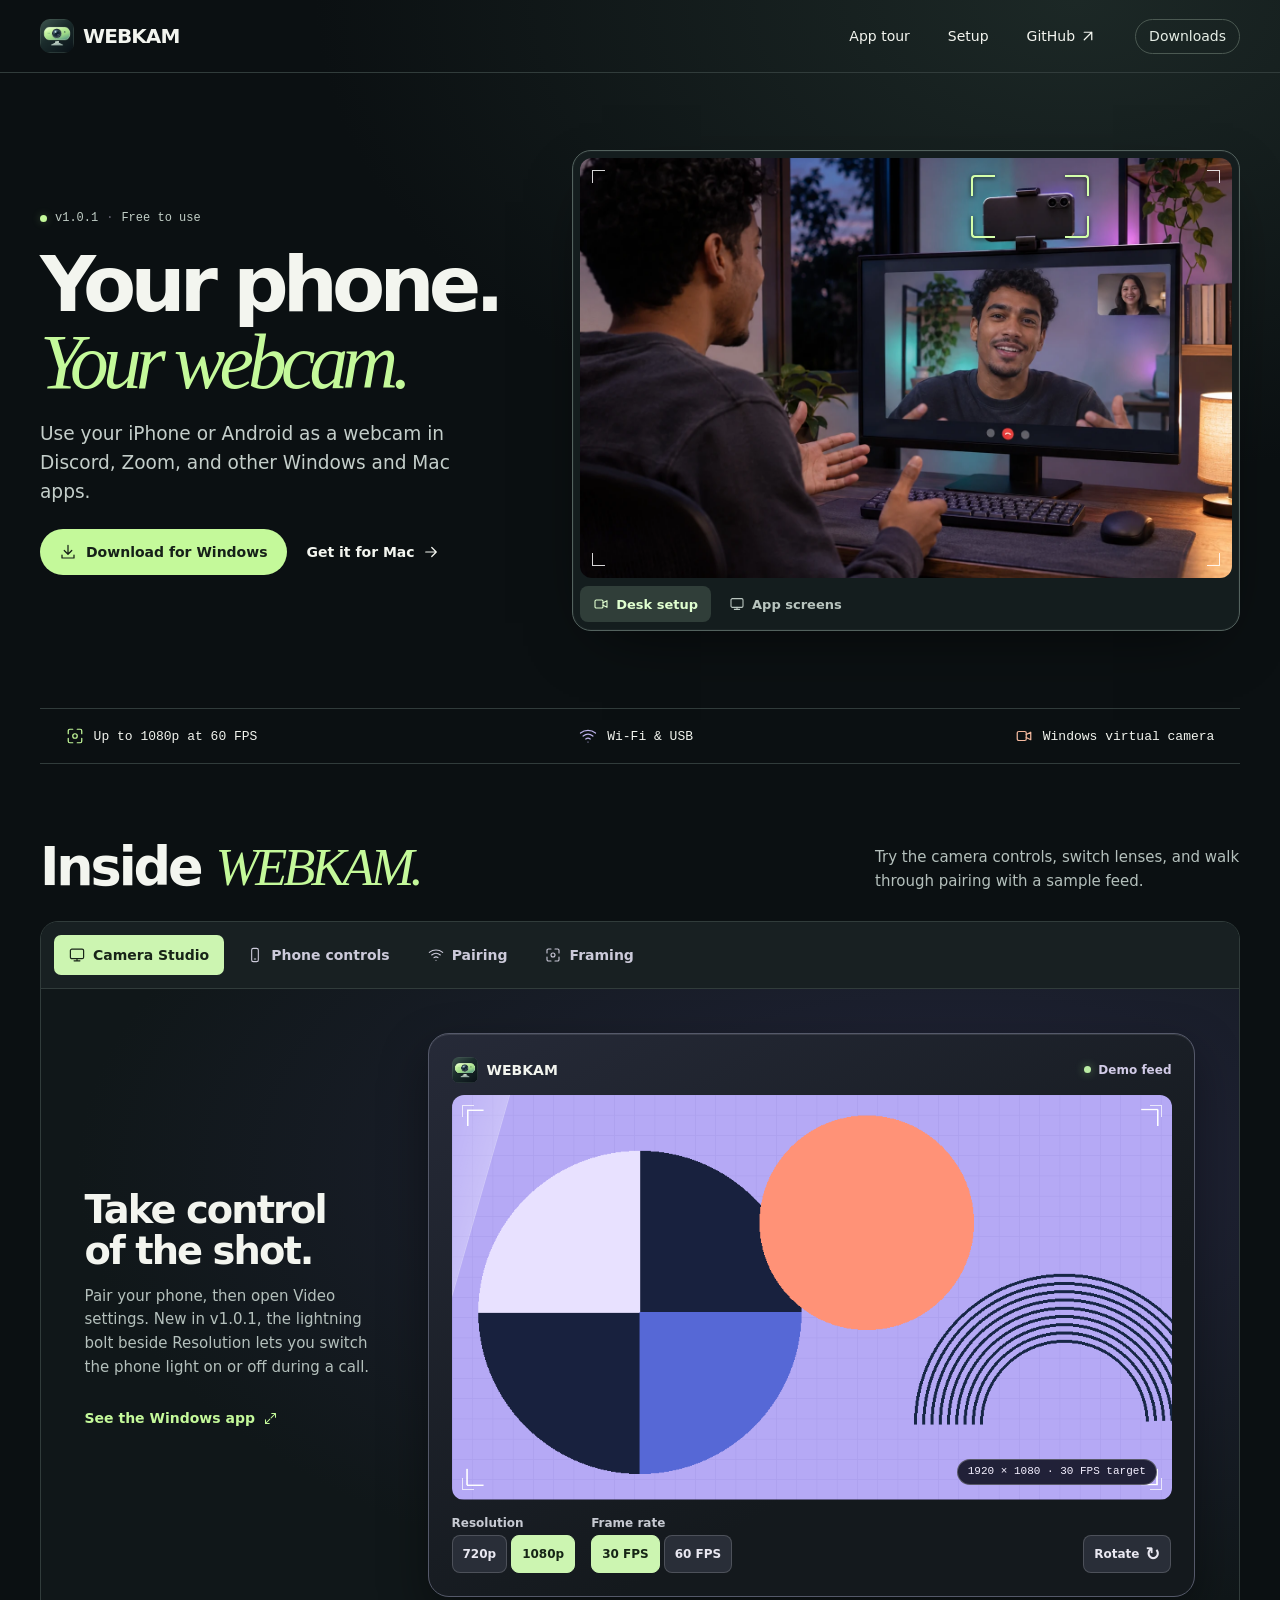
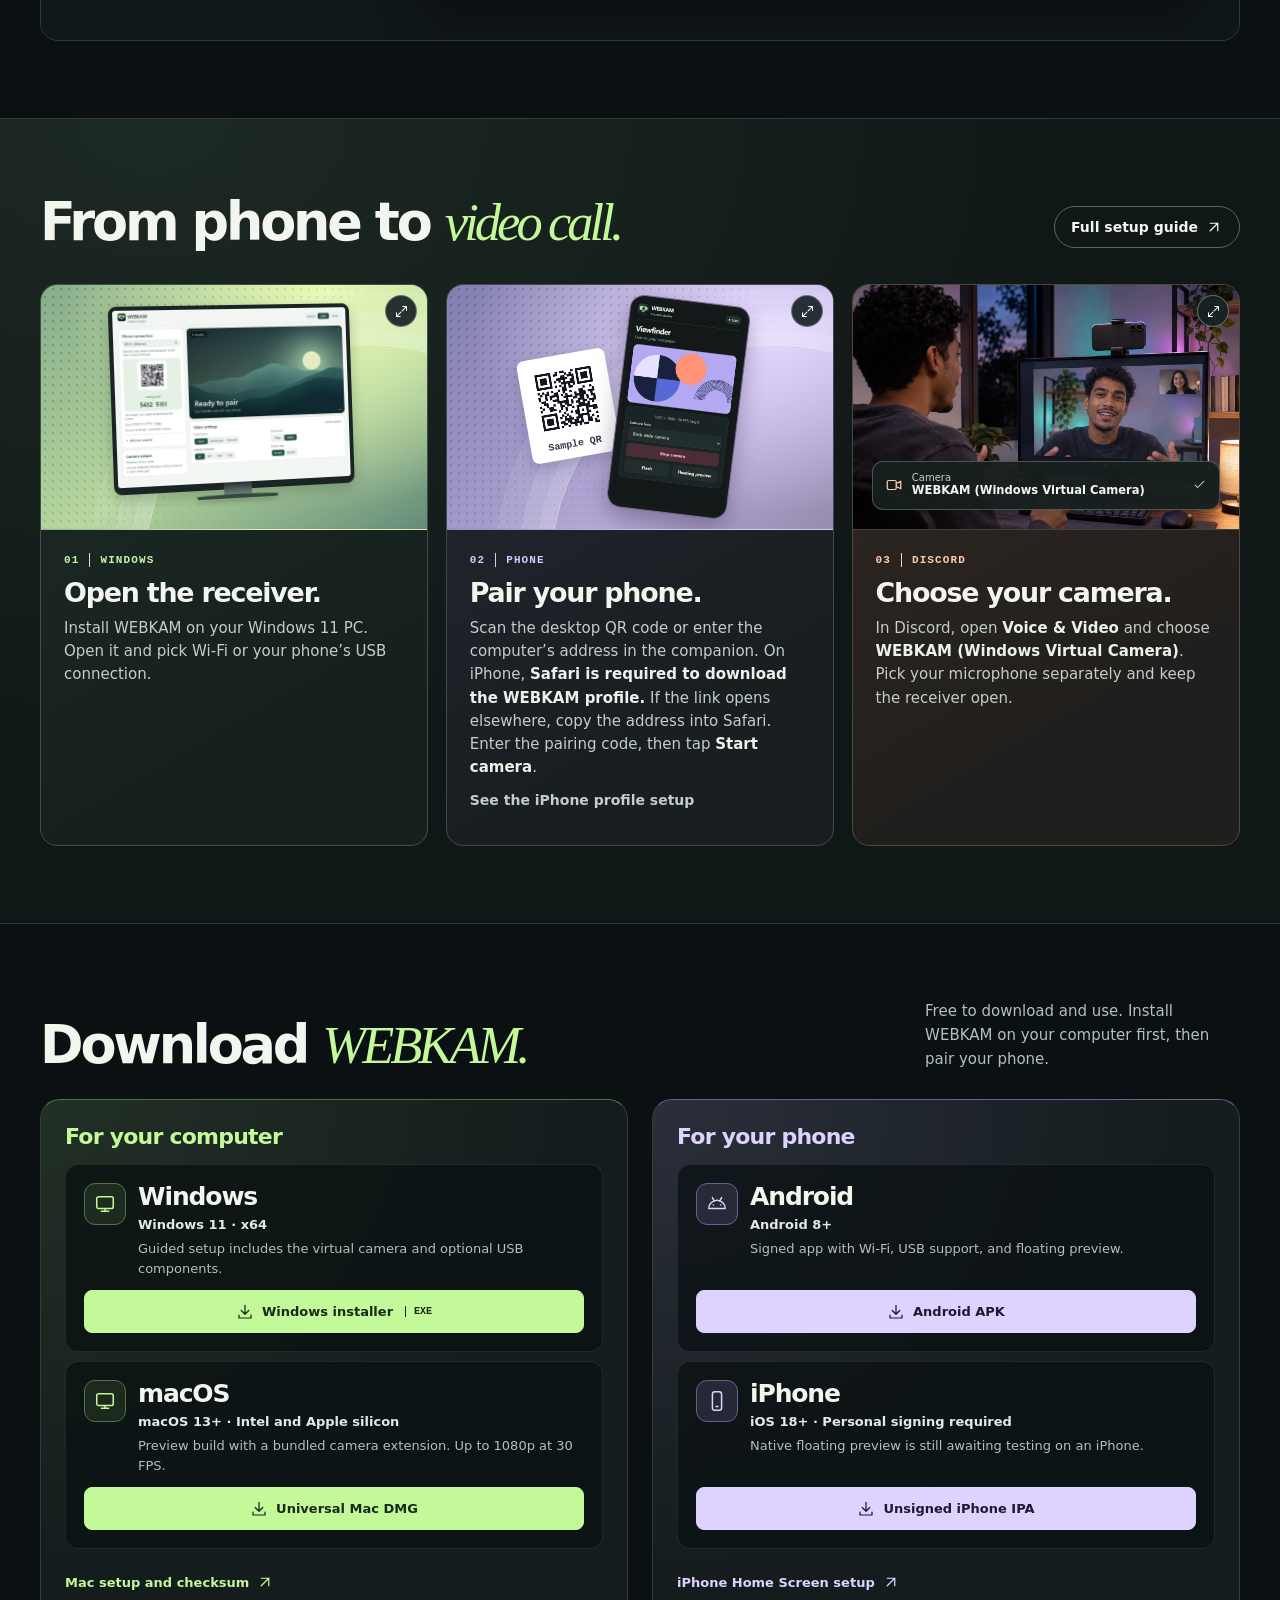
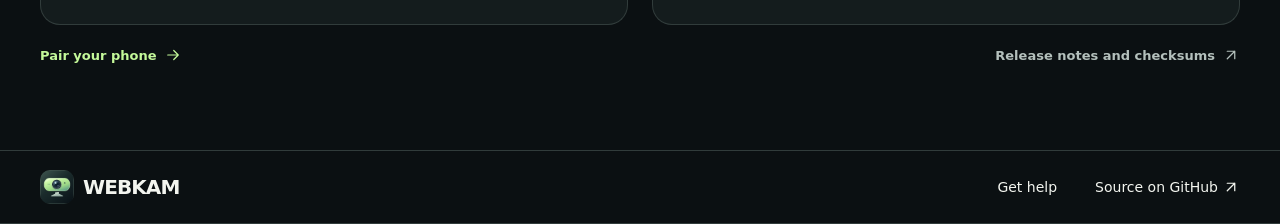
==== commit 4af6f476: "Release WEBKAM 1.0.1 with camera lighting and smoother streaming" ====
--- a/docs/index.html
+++ b/docs/index.html
@@ -77,15 +77,15 @@
       <section class="wrap hero" aria-labelledby="hero-heading">
         <div class="hero-grid">
           <div class="hero-copy">
-            <a class="release" href="https://github.com/iaMO3/WEBKAM/releases/tag/v1.0.0"
-              ><i aria-hidden="true"></i> v1.0.0 <span>·</span> Free to use</a
+            <a class="release" href="https://github.com/iaMO3/WEBKAM/releases/tag/v1.0.1"
+              ><i aria-hidden="true"></i> v1.0.1 <span>·</span> Free to use</a
             >
             <h1 id="hero-heading">Your phone.<br /><em>Your webcam.</em></h1>
             <p>Use your iPhone or Android as a webcam in Discord, Zoom, and other Windows and Mac apps.</p>
             <div class="buttons">
               <a
                 class="cta"
-                href="https://github.com/iaMO3/WEBKAM/releases/download/v1.0.0/WEBKAM-1.0.0-Setup.exe"
+                href="https://github.com/iaMO3/WEBKAM/releases/download/v1.0.1/WEBKAM-1.0.1-Setup.exe"
                 ><svg class="icon" aria-hidden="true"><use href="#download" /></svg> Download for Windows</a
               >
               <a class="text-link" href="#download-mac"
@@ -174,7 +174,7 @@
           <article class="tour-panel" id="panel-desktop">
             <div class="panel-intro">
               <h3>Take control of the shot.</h3>
-              <p>In Camera Studio, pairing sits beside the viewfinder. Narrow the window to switch between Connection and Video settings. Try the video controls below.</p>
+              <p>Pair your phone, then open Video settings. New in v1.0.1, the lightning bolt beside Resolution lets you switch the phone light on or off during a call.</p>
               <a class="tour-reference" href="media/desktop.webp?v=1">
                 See the Windows app <svg class="icon" aria-hidden="true"><use href="#expand" /></svg>
               </a>
@@ -214,7 +214,7 @@
           <article class="tour-panel" id="panel-phone">
             <div class="panel-intro">
               <h3>Frame it on your phone.</h3>
-              <p>The phone viewfinder follows your system theme. Pick a lens, start the camera, or turn on Flash when the lens supports it. Try a lens on the sample below.</p>
+              <p>Use Flash to turn on a supported rear torch. Switch to the front camera and Screen light turns the display white to light your face. Control the light from your phone or computer.</p>
               <a class="tour-reference" href="media/phone.webp?v=1">
                 See the phone app <svg class="icon" aria-hidden="true"><use href="#expand" /></svg>
               </a>
@@ -455,7 +455,7 @@
                   <p class="download-requirements">Windows 11 · x64</p>
                   <p>Guided setup includes the virtual camera and optional USB components.</p>
                 </div>
-                <a class="download-action" href="https://github.com/iaMO3/WEBKAM/releases/download/v1.0.0/WEBKAM-1.0.0-Setup.exe">
+                <a class="download-action" href="https://github.com/iaMO3/WEBKAM/releases/download/v1.0.1/WEBKAM-1.0.1-Setup.exe">
                   <svg class="icon" aria-hidden="true"><use href="#download" /></svg>
                   Windows installer <span class="download-format">EXE</span>
                 </a>
@@ -467,13 +467,13 @@
                   <p class="download-requirements">macOS 13+ · Intel and Apple silicon</p>
                   <p>Preview build with a bundled camera extension. Up to 1080p at 30 FPS.</p>
                 </div>
-                <a class="download-action" href="https://github.com/iaMO3/WEBKAM/releases/download/v1.0.0/WEBKAM-1.0.0-macOS-universal.dmg">
+                <a class="download-action" href="https://github.com/iaMO3/WEBKAM/releases/download/v1.0.1/WEBKAM-1.0.1-macOS-universal.dmg">
                   <svg class="icon" aria-hidden="true"><use href="#download" /></svg>
                   Universal Mac DMG
                 </a>
               </article>
             </div>
-            <a class="download-help" href="https://github.com/iaMO3/WEBKAM/releases/tag/v1.0.0">
+            <a class="download-help" href="https://github.com/iaMO3/WEBKAM/releases/tag/v1.0.1">
               Mac setup and checksum <svg class="icon" aria-hidden="true"><use href="#out" /></svg>
             </a>
           </section>
@@ -487,7 +487,7 @@
                   <p class="download-requirements">Android 8+</p>
                   <p>Signed app with Wi-Fi, USB support, and floating preview.</p>
                 </div>
-                <a class="download-action" href="https://github.com/iaMO3/WEBKAM/releases/download/v1.0.0/WEBKAM-1.0.0-Android.apk">
+                <a class="download-action" href="https://github.com/iaMO3/WEBKAM/releases/download/v1.0.1/WEBKAM-1.0.1-Android.apk">
                   <svg class="icon" aria-hidden="true"><use href="#download" /></svg>
                   Android APK
                 </a>
@@ -499,7 +499,7 @@
                   <p class="download-requirements">iOS 18+ · Personal signing required</p>
                   <p>Native floating preview is still awaiting testing on an iPhone.</p>
                 </div>
-                <a class="download-action" href="https://github.com/iaMO3/WEBKAM/releases/download/v1.0.0/WEBKAM-1.0.0-iPhone-unsigned.ipa">
+                <a class="download-action" href="https://github.com/iaMO3/WEBKAM/releases/download/v1.0.1/WEBKAM-1.0.1-iPhone-unsigned.ipa">
                   <svg class="icon" aria-hidden="true"><use href="#download" /></svg>
                   Unsigned iPhone IPA
                 </a>
@@ -514,7 +514,7 @@
           <a class="download-help" href="#setup">
             Pair your phone <svg class="icon" aria-hidden="true"><use href="#arrow" /></svg>
           </a>
-          <a class="download-help" href="https://github.com/iaMO3/WEBKAM/releases/tag/v1.0.0">
+          <a class="download-help" href="https://github.com/iaMO3/WEBKAM/releases/tag/v1.0.1">
             Release notes and checksums <svg class="icon" aria-hidden="true"><use href="#out" /></svg>
           </a>
         </div>
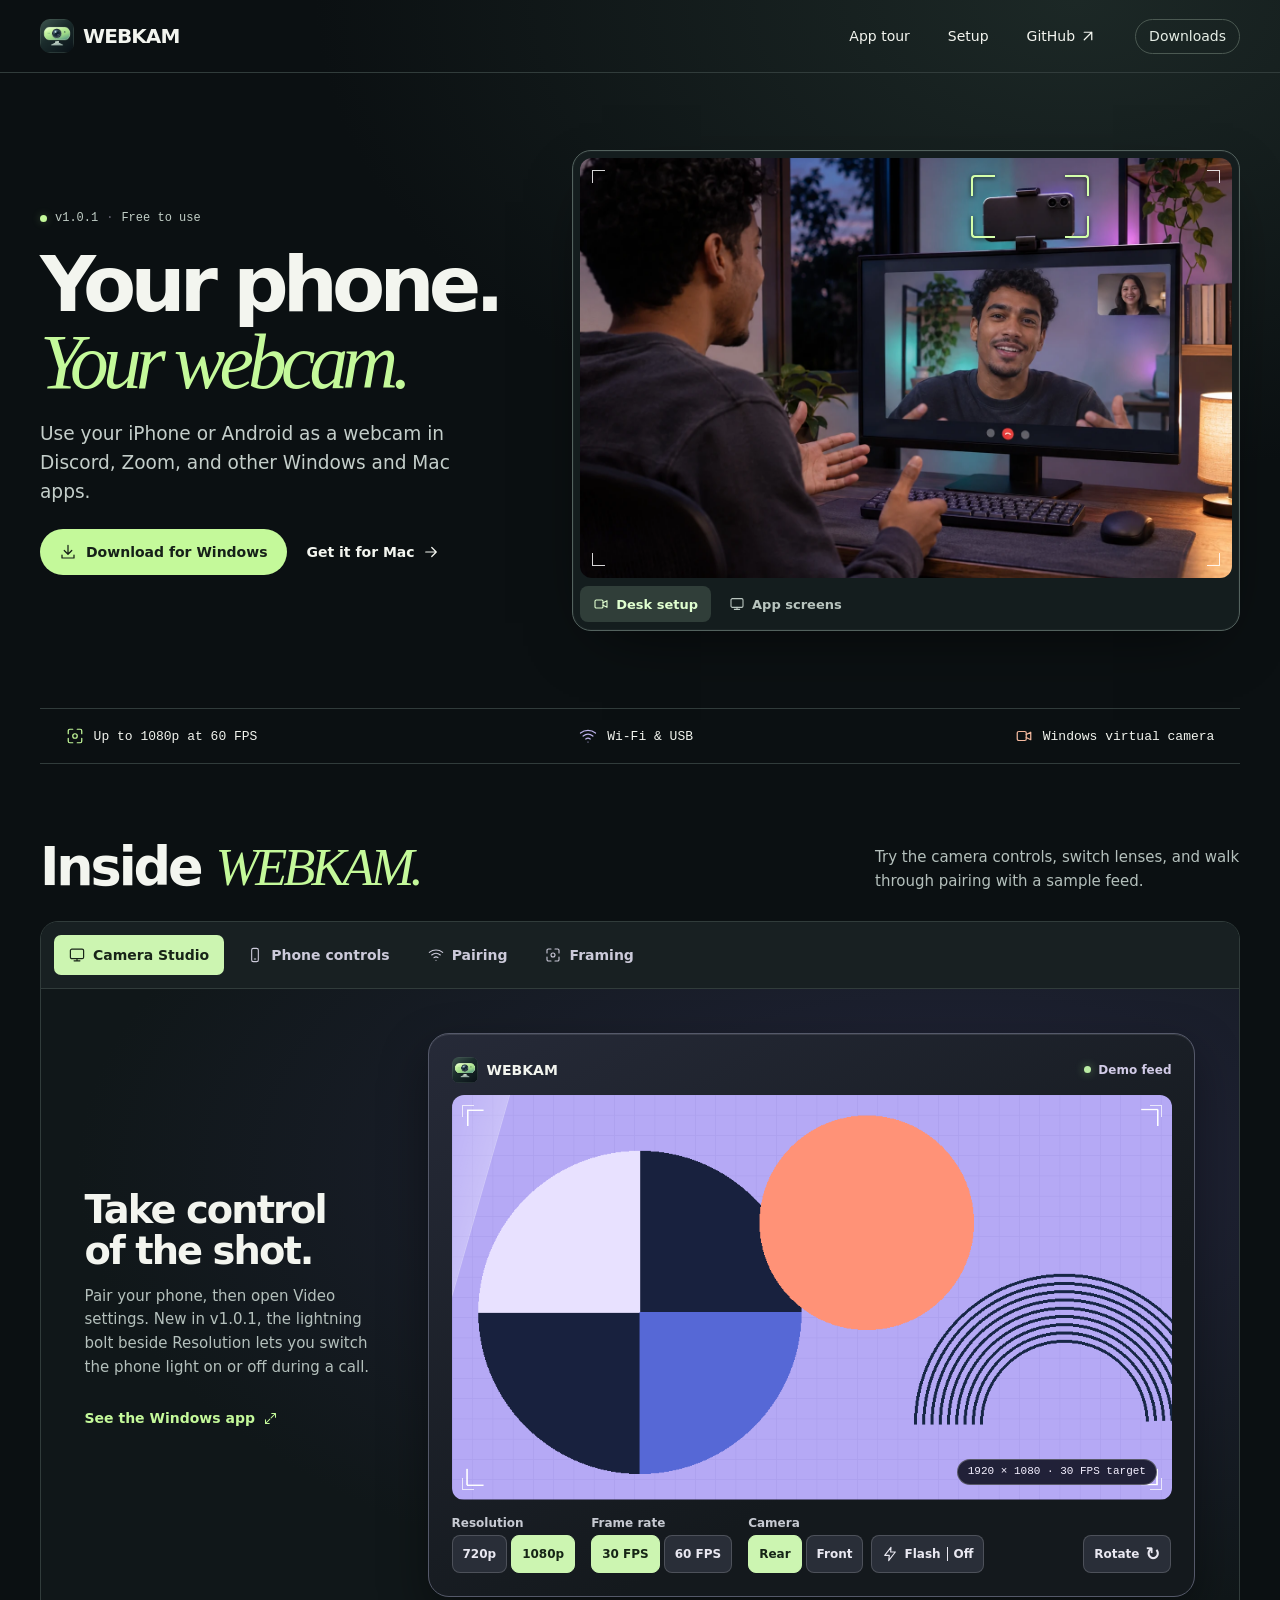
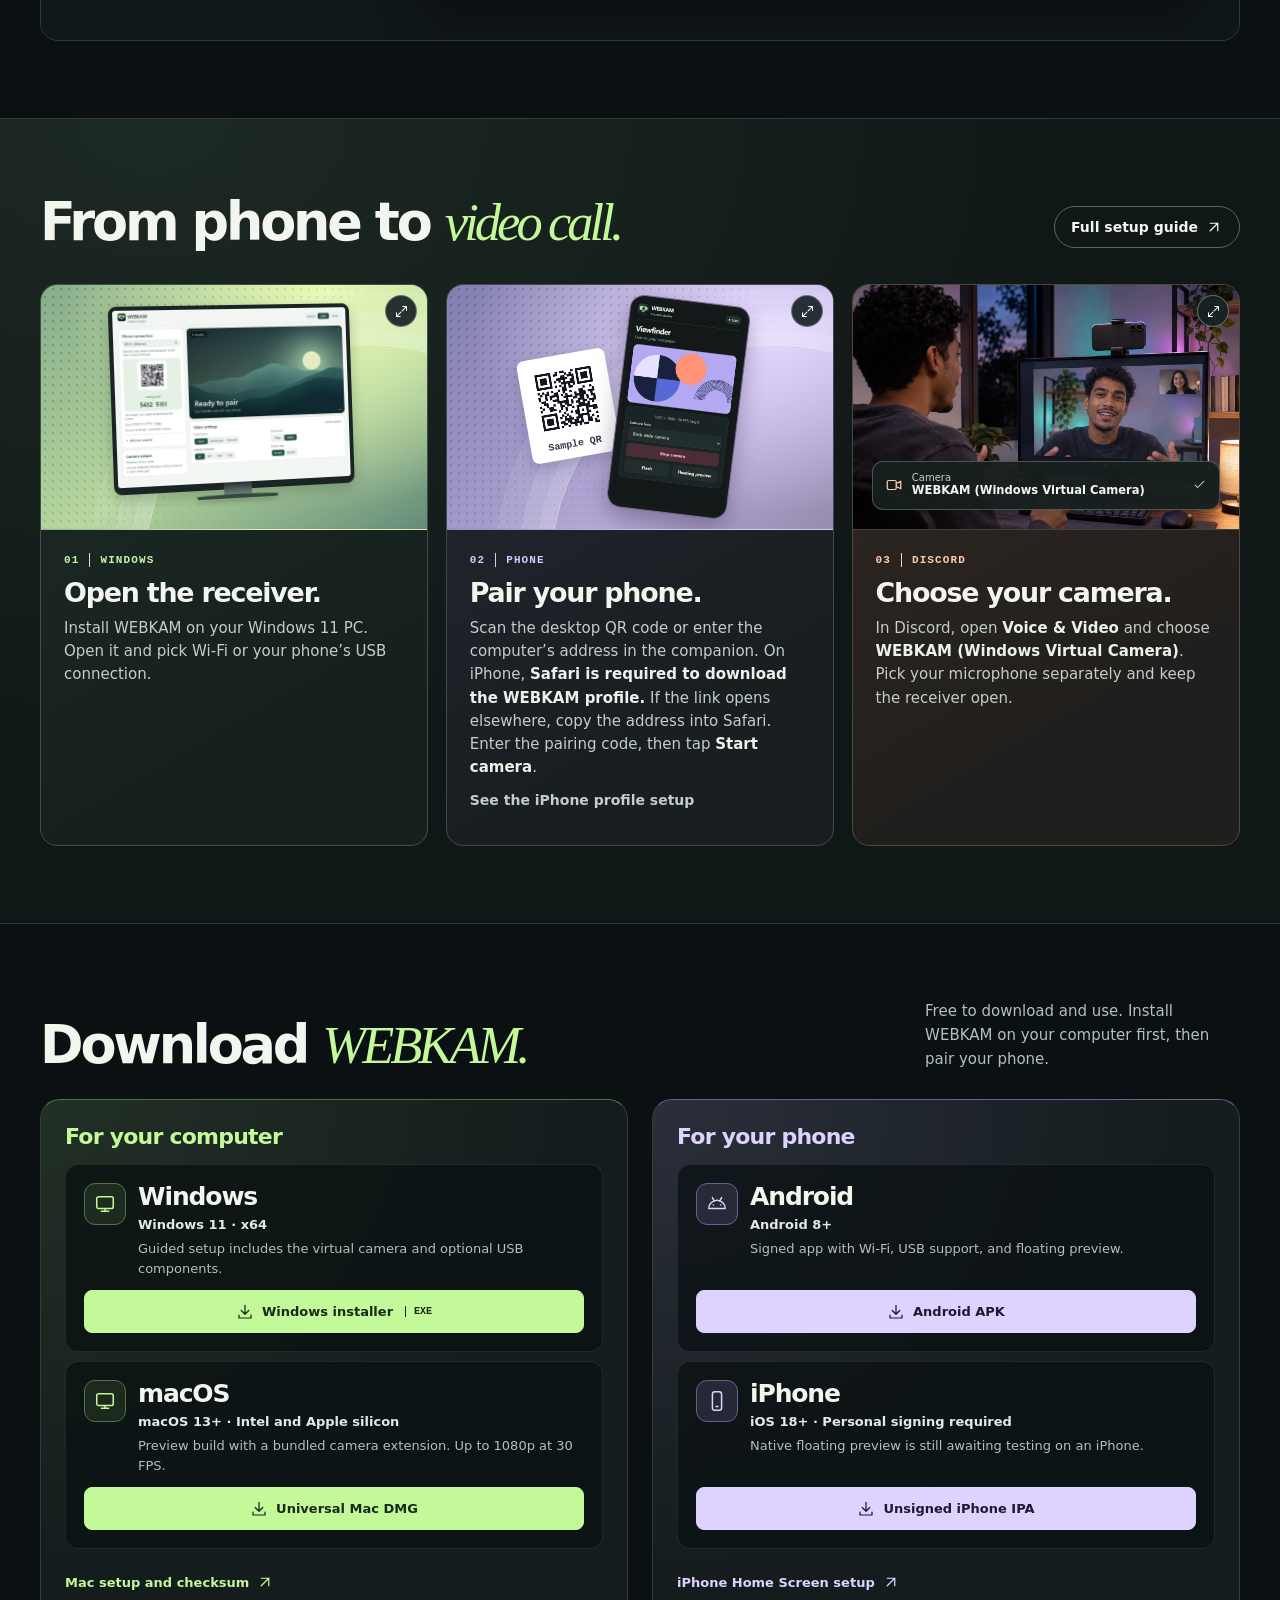
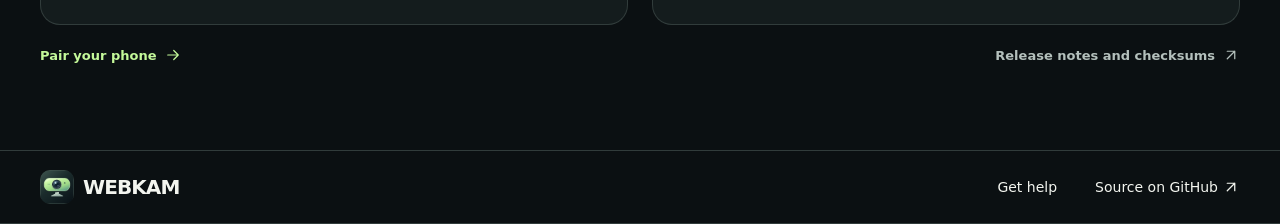
==== commit d1071cfd: "Add synchronized rear flash and front screen light to the website demo" ====
--- a/docs/index.html
+++ b/docs/index.html
@@ -16,8 +16,8 @@
     <meta property="og:image" content="https://iamo3.github.io/WEBKAM/media/pocketcam-banner.png" />
     <link rel="icon" href="media/pocketcam.png" />
     <link rel="apple-touch-icon" href="media/pocketcam.png" />
-    <link rel="stylesheet" href="style.css?v=studio-1" />
-    <script defer src="tour.js?v=studio-1"></script>
+    <link rel="stylesheet" href="style.css?v=studio-light-1" />
+    <script defer src="tour.js?v=studio-light-1"></script>
     <title>WEBKAM · Your phone is your webcam</title>
   </head>
   <body>
@@ -27,6 +27,7 @@
       <symbol id="out" viewBox="0 0 24 24"><path d="M7 17 17 7M7 7h10v10" /></symbol>
       <symbol id="expand" viewBox="0 0 24 24"><path d="M14 4h6v6m0-6-7 7M10 20H4v-6m0 6 7-7" /></symbol>
       <symbol id="check" viewBox="0 0 24 24"><path d="m5 12 4 4L19 6" /></symbol>
+      <symbol id="bolt" viewBox="0 0 24 24"><path d="M13.5 2 4 14h7l-1 8 10-13h-7z" /></symbol>
       <symbol id="close" viewBox="0 0 24 24"><path d="m6 6 12 12M18 6 6 18" /></symbol>
       <symbol id="download" viewBox="0 0 24 24"><path d="M12 3v12m-5-5 5 5 5-5M4 16v4h16v-4" /></symbol>
       <symbol id="monitor" viewBox="0 0 24 24">
@@ -171,6 +172,19 @@
               ><svg class="icon" aria-hidden="true"><use href="#frame" /></svg>Framing</a
             >
           </nav>
+          <template id="demo-light-controls">
+            <fieldset class="demo-options">
+              <legend>Camera</legend>
+              <div>
+                <label><input type="radio" value="rear" checked /><span>Rear</span></label>
+                <label><input type="radio" value="front" /><span>Front</span></label>
+              </div>
+            </fieldset>
+            <button class="demo-button demo-light" type="button" aria-pressed="false">
+              <svg class="icon" aria-hidden="true"><use href="#bolt" /></svg>
+              <span class="demo-light-label">Flash</span><span class="demo-light-state" aria-hidden="true">Off</span>
+            </button>
+          </template>
           <article class="tour-panel" id="panel-desktop">
             <div class="panel-intro">
               <h3>Take control of the shot.</h3>
@@ -207,6 +221,7 @@
                     <label><input type="radio" name="demo-fps" value="60" /><span>60 FPS</span></label>
                   </div>
                 </fieldset>
+                <div class="demo-light-controls"></div>
                 <button class="demo-button demo-rotate" type="button">Rotate <span aria-hidden="true">↻</span></button>
               </div>
             </div>
@@ -241,6 +256,7 @@
                       <label><input type="radio" name="demo-lens" value="2.2" /><span>Close</span></label>
                     </div>
                   </fieldset>
+                  <div class="demo-light-controls"></div>
                   <button class="demo-button demo-stream" type="button">Stop sample</button>
                 </div>
               </div>
--- a/docs/style.css
+++ b/docs/style.css
@@ -1475,6 +1475,19 @@
   --demo-zoom: 1.35;
 }
 .demo-handset .demo-image { height: 100%; width: 100%; object-fit: cover; }
+.demo-light-controls { display: flex; align-items: end; flex-wrap: wrap; gap: 8px; max-width: 100%; }
+.demo-light .icon { width: 16px; height: 16px; }
+.demo-light-state { padding-left: 6px; border-left: 1px solid currentColor; }
+.demo-light[aria-pressed="true"] { color: #302715; background: #ffdd92; border-color: #ffdd92; }
+.demo-light:disabled { opacity: .55; cursor: default; }
+[data-light="rear"] .demo-sensor { filter: brightness(1.20) saturate(1.08); }
+.demo-console[data-light="front"] .demo-sensor { filter: brightness(1.10); }
+.demo-handset[data-light="front"] { background: #faf9f4; color: #202622; border-color: #c9cdc4; }
+.demo-handset[data-light="front"] :is(.demo-signal, legend) { color: #414a43; }
+.demo-handset[data-light="front"] .demo-viewport { background: #faf9f4; }
+.demo-handset[data-light="front"] .demo-sensor { width: 78%; height: 78%; border-radius: 8px; }
+.demo-handset[data-light="front"] :focus-visible + span,
+.demo-handset[data-light="front"] .demo-button:focus-visible { outline-color: #276349; }
 .demo-handset[data-state="idle"] .demo-sensor { visibility: hidden; }
 .demo-phone-idle { position: absolute; color: #dad8e4; font-size: 14px; }
 .demo-stream, .demo-connect { width: 100%; background: #33483f; border-color: #6f9b82; }
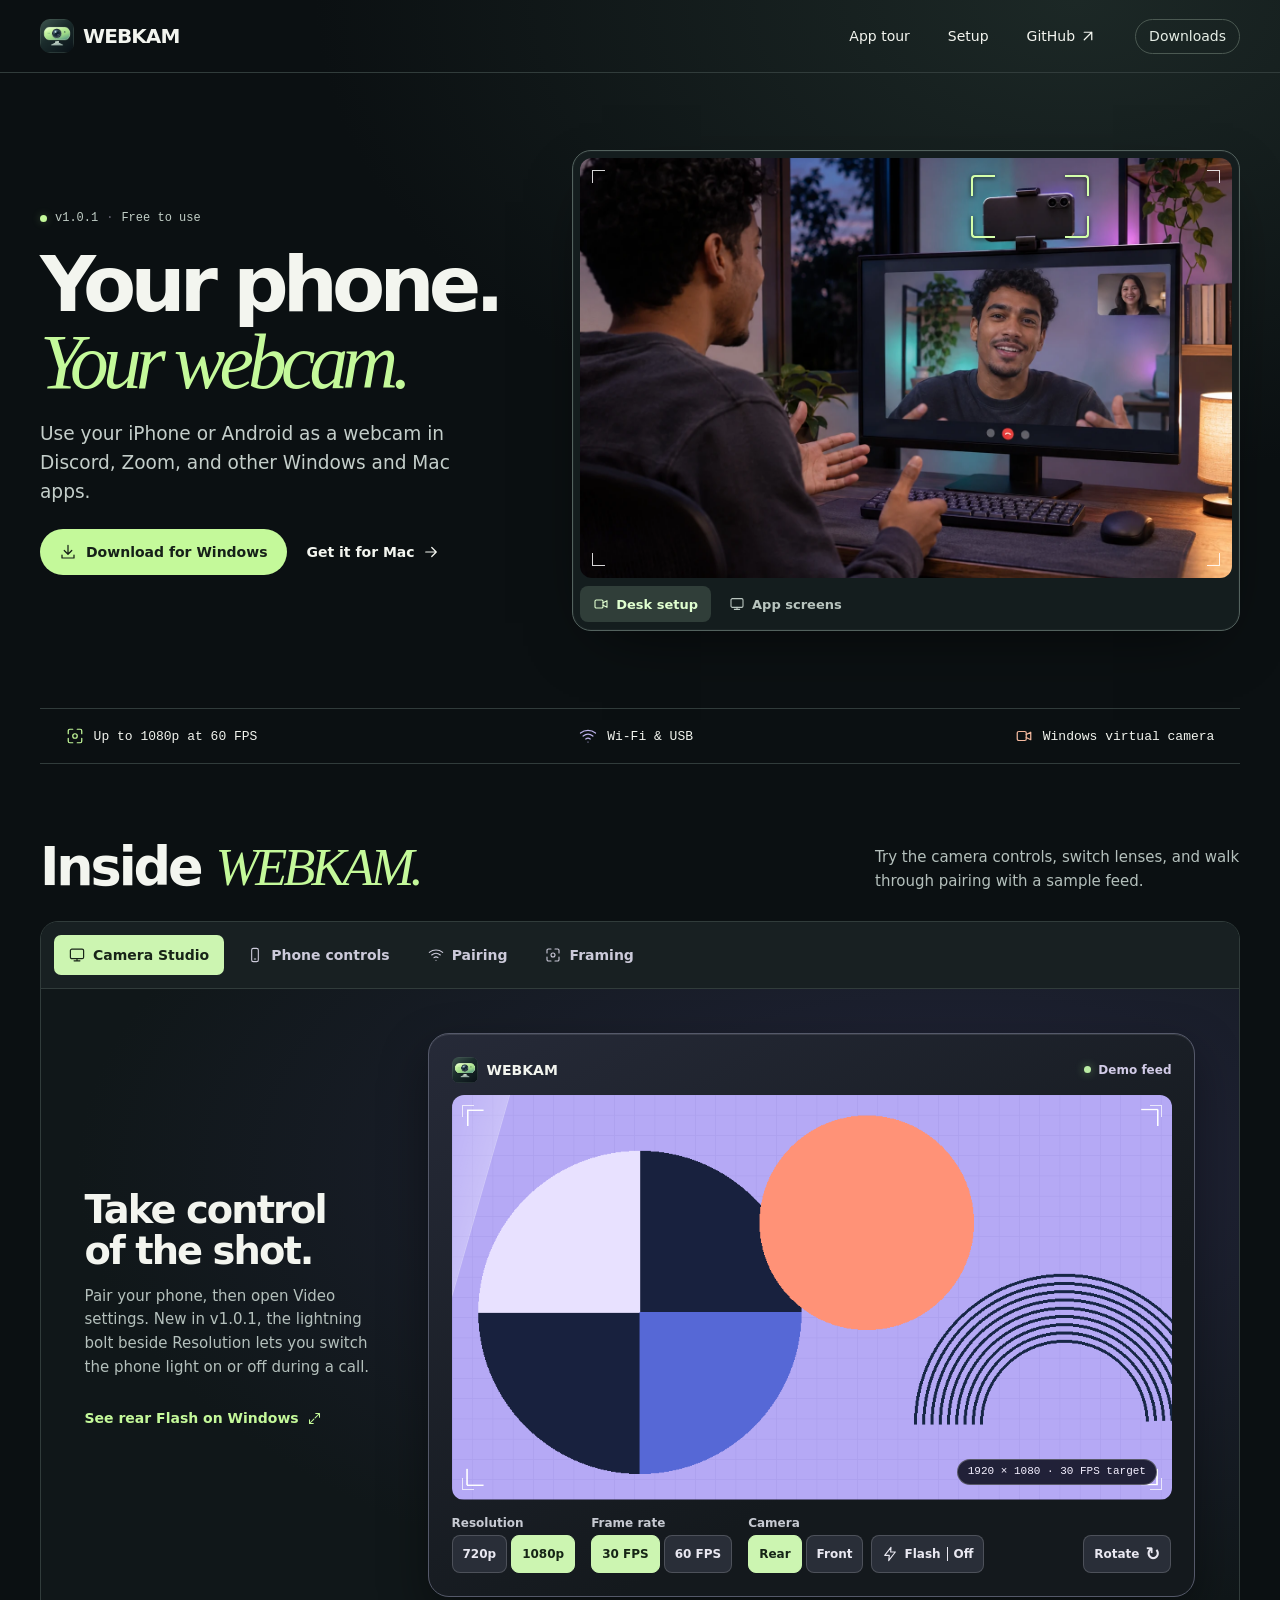
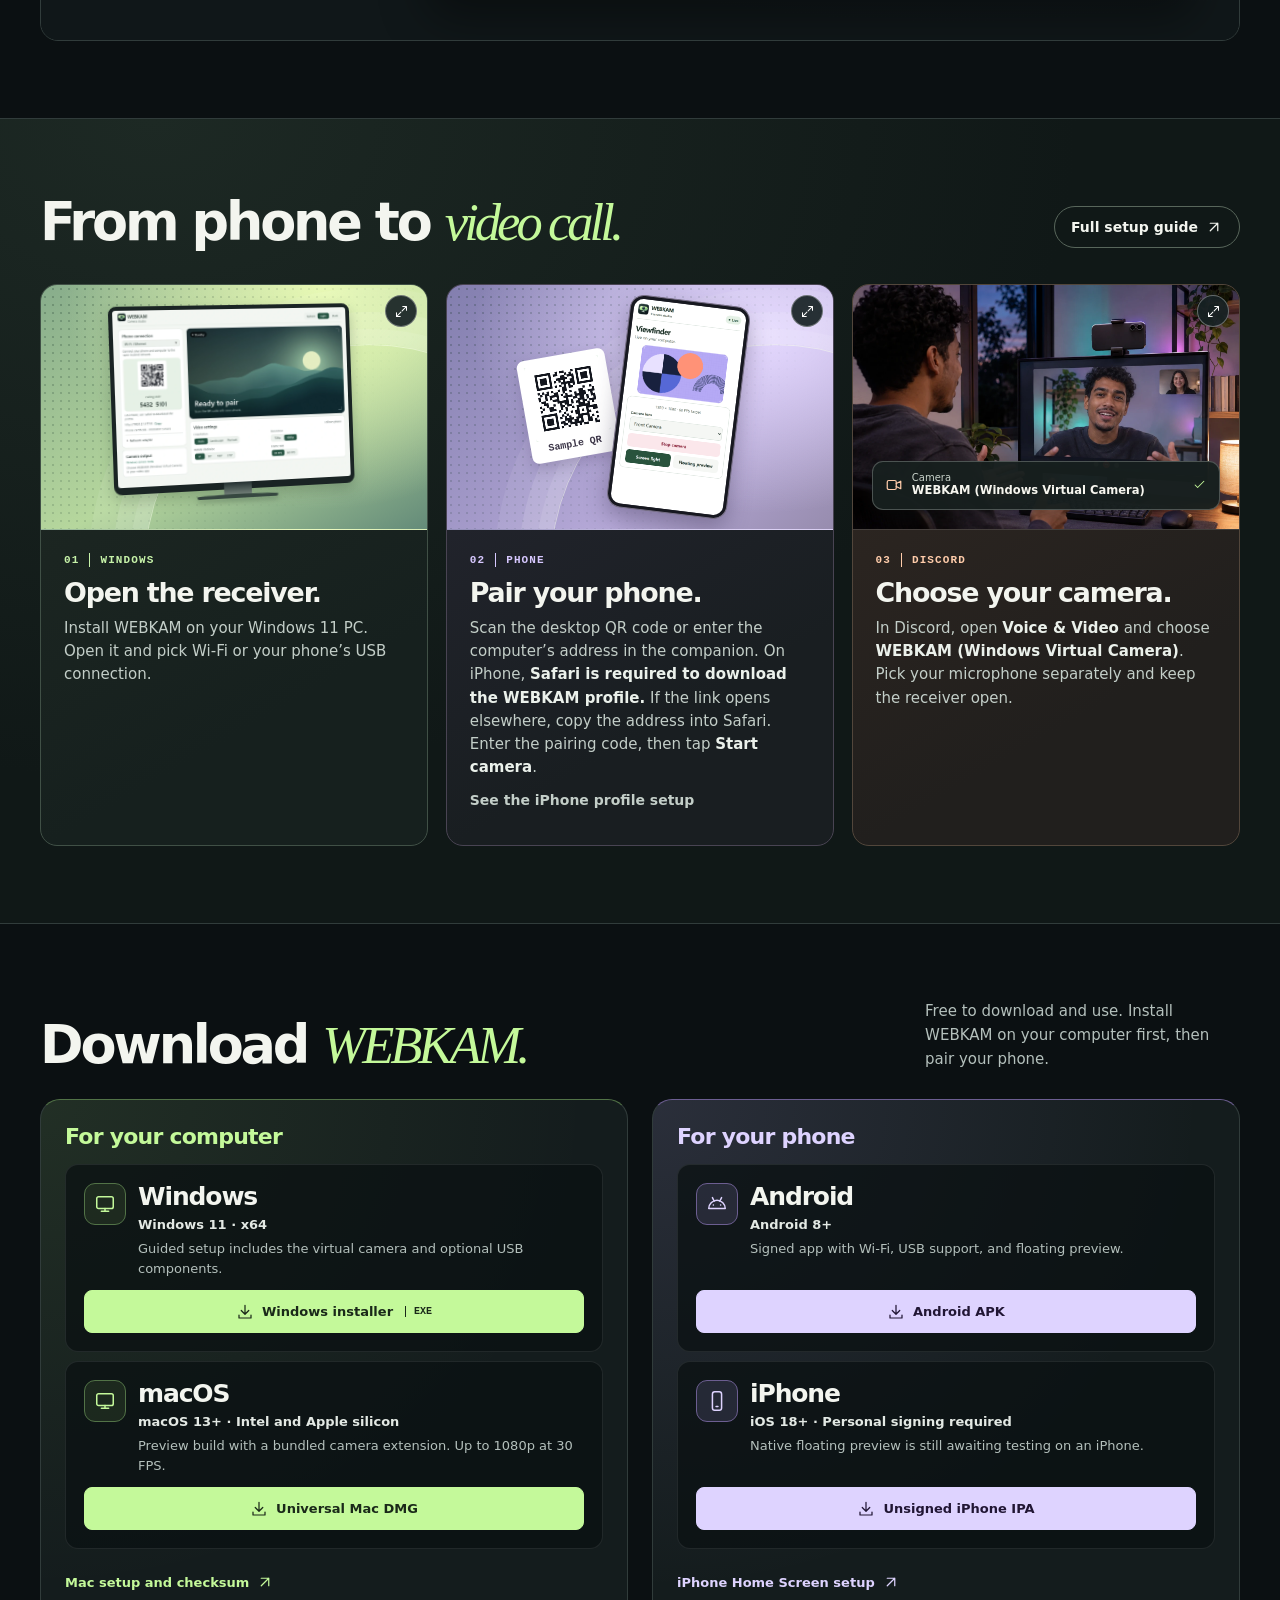
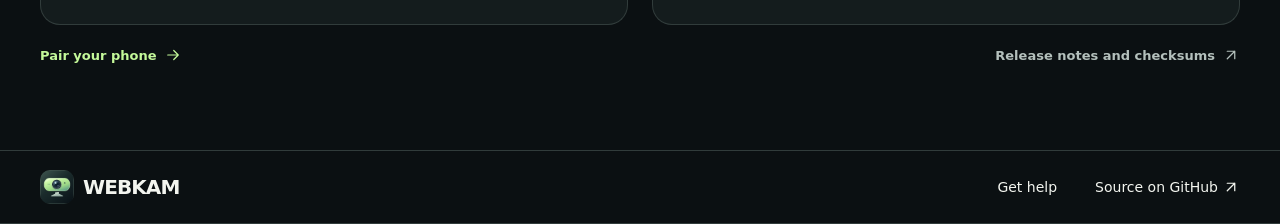
==== commit 8ace3f76: "Show rear Flash and front Screen light in the product screenshots" ====
--- a/docs/index.html
+++ b/docs/index.html
@@ -125,18 +125,18 @@
                 <div class="product-pair">
                   <div class="desktop-shell">
                     <img
-                      src="media/desktop.webp?v=1"
-                      width="1100"
-                      height="810"
-                      alt="Camera Studio on Windows with the standby landscape, pairing sidebar and video controls."
+                      src="media/desktop.webp?v=lighting-1"
+                      width="1050"
+                      height="745"
+                      alt="Windows Camera Studio streaming a sample chart with the rear Flash button set to On beside Resolution."
                     />
                   </div>
                   <div class="phone-shell">
                     <img
-                      src="media/phone.webp?v=1"
+                      src="media/phone.webp?v=lighting-1"
                       width="780"
                       height="1420"
-                      alt="WEBKAM on iPhone showing its camera lens picker, stream controls and floating preview button."
+                      alt="iPhone viewfinder with Front Camera selected and Screen light active on a white display."
                     />
                   </div>
                 </div>
@@ -189,8 +189,8 @@
             <div class="panel-intro">
               <h3>Take control of the shot.</h3>
               <p>Pair your phone, then open Video settings. New in v1.0.1, the lightning bolt beside Resolution lets you switch the phone light on or off during a call.</p>
-              <a class="tour-reference" href="media/desktop.webp?v=1">
-                See the Windows app <svg class="icon" aria-hidden="true"><use href="#expand" /></svg>
+              <a class="tour-reference" href="media/desktop.webp?v=lighting-1">
+                See rear Flash on Windows <svg class="icon" aria-hidden="true"><use href="#expand" /></svg>
               </a>
             </div>
             <div class="demo-console" data-demo="desktop">
@@ -230,8 +230,8 @@
             <div class="panel-intro">
               <h3>Frame it on your phone.</h3>
               <p>Use Flash to turn on a supported rear torch. Switch to the front camera and Screen light turns the display white to light your face. Control the light from your phone or computer.</p>
-              <a class="tour-reference" href="media/phone.webp?v=1">
-                See the phone app <svg class="icon" aria-hidden="true"><use href="#expand" /></svg>
+              <a class="tour-reference" href="media/phone.webp?v=lighting-1">
+                See Screen light on iPhone <svg class="icon" aria-hidden="true"><use href="#expand" /></svg>
               </a>
             </div>
             <div class="demo-phone-stage">
@@ -373,15 +373,15 @@
               </div>
             </li>
             <li class="setup-step phone-step">
-              <a class="step-art" href="media/phone.webp?v=1" aria-label="Enlarge the phone camera example">
+              <a class="step-art" href="media/phone.webp?v=lighting-1" aria-label="Enlarge the phone camera example">
                 <span class="qr-slip" aria-hidden="true"><i></i>Sample QR</span>
                 <span class="setup-handset"
                   ><img
-                    src="media/phone.webp?v=1"
+                    src="media/phone.webp?v=lighting-1"
                     width="780"
                     height="1420"
                     loading="lazy"
-                    alt="WEBKAM on iPhone showing the camera feed, lens selector and stream controls."
+                    alt="iPhone front camera streaming a sample chart with Screen light switched on."
                 /></span>
                 <span class="art-expand" aria-hidden="true"
                   ><svg class="icon"><use href="#expand" /></svg
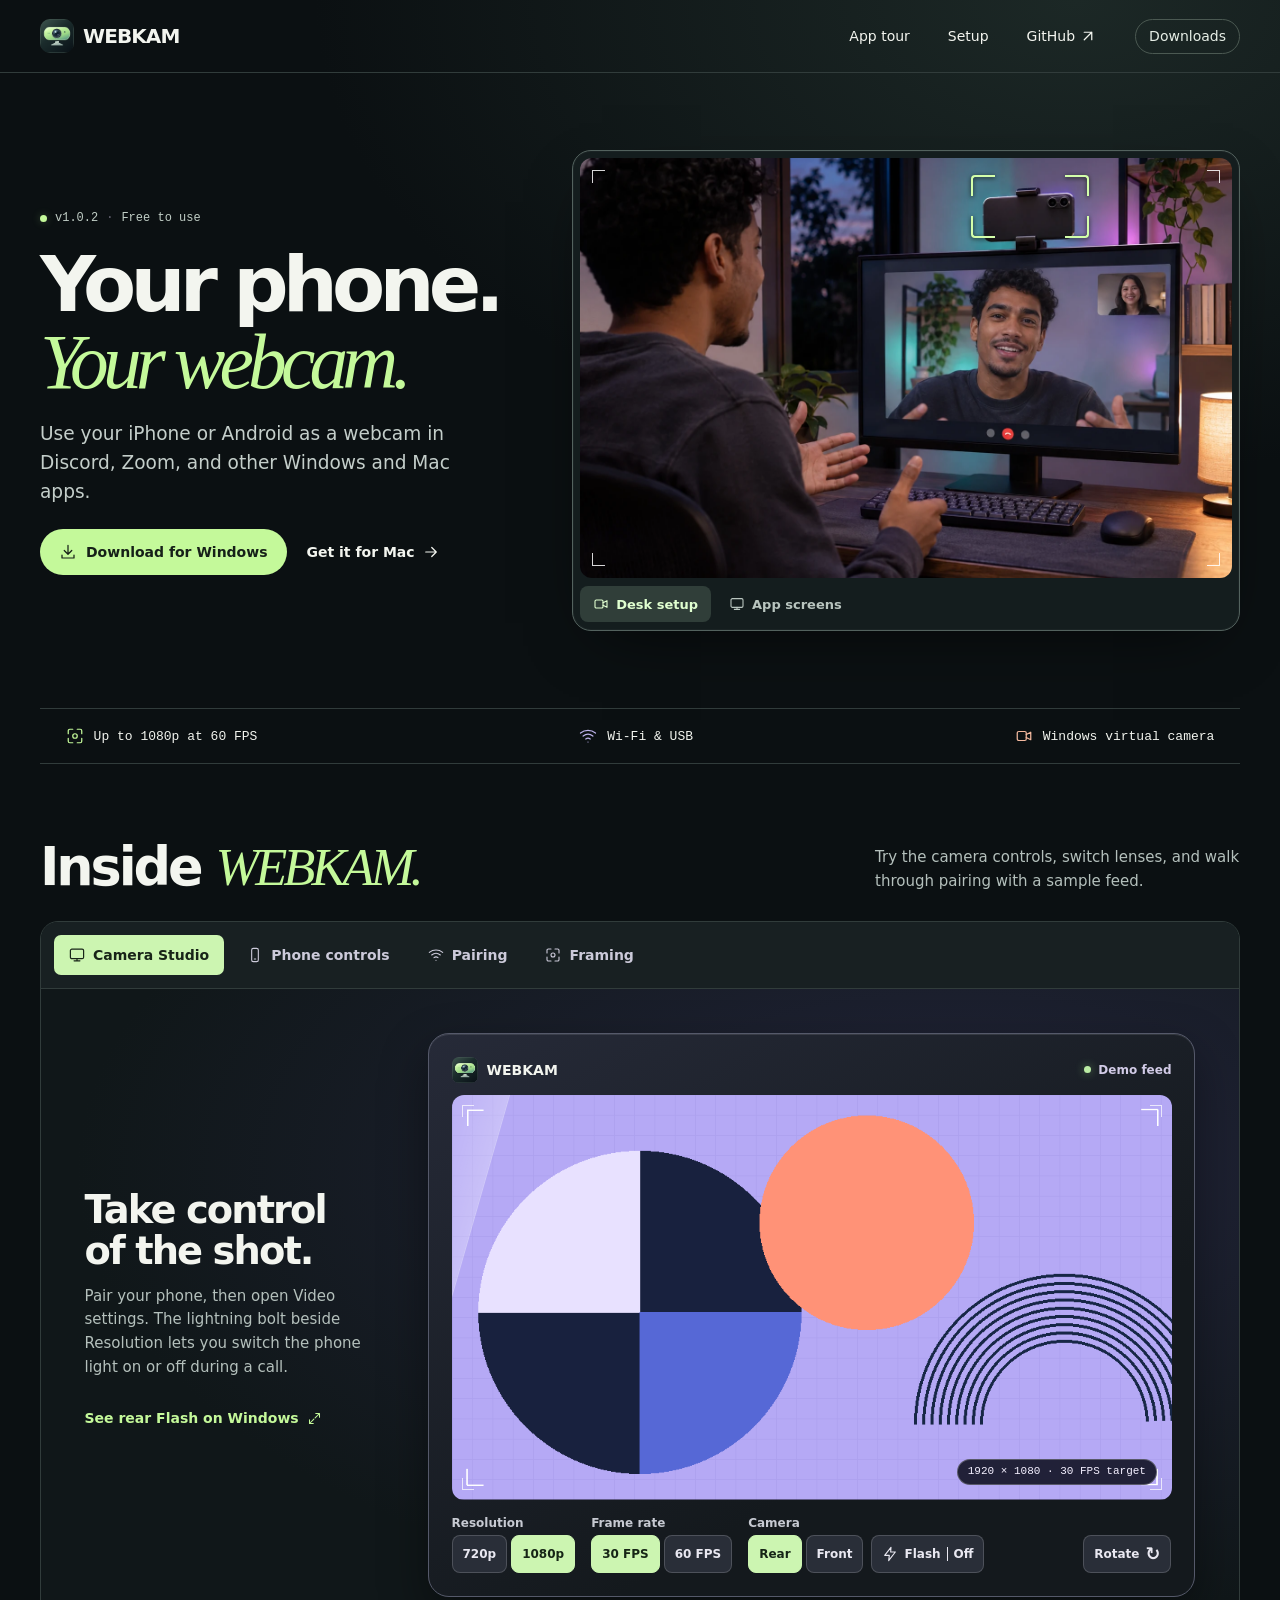
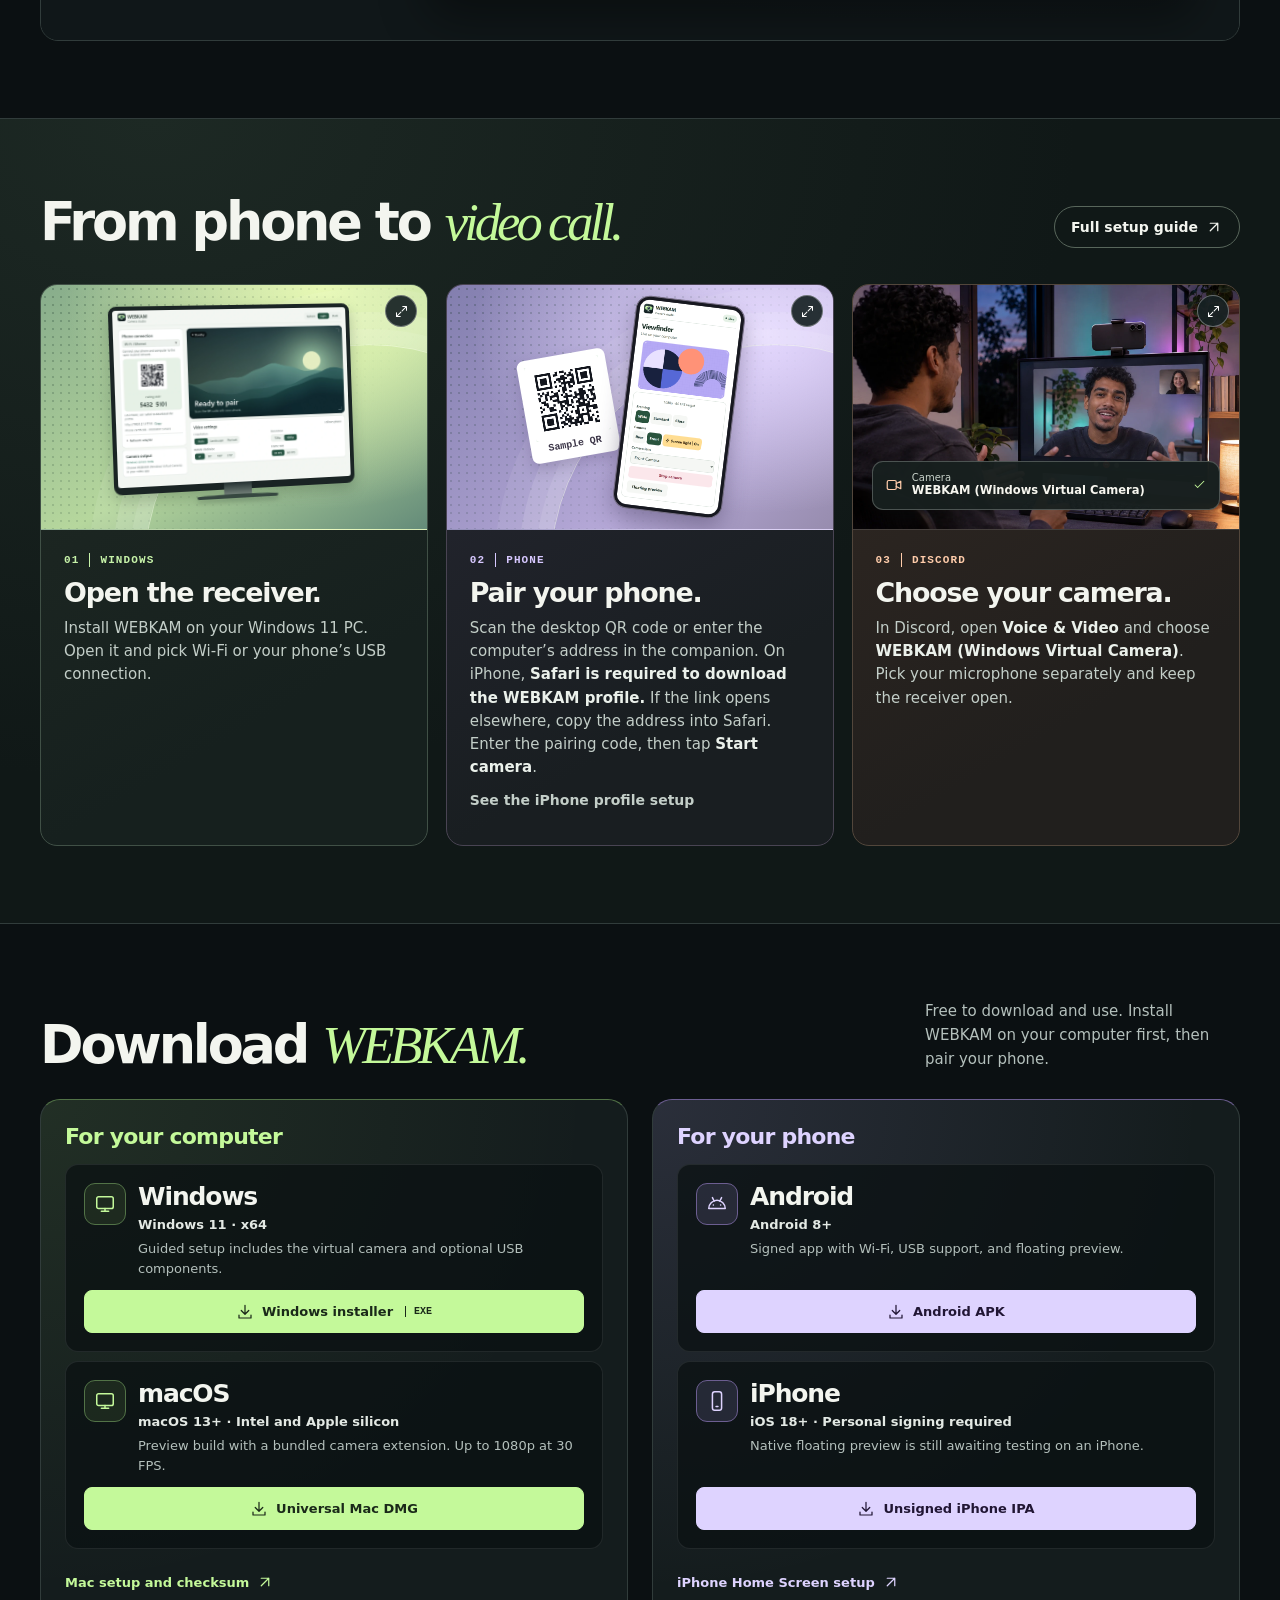
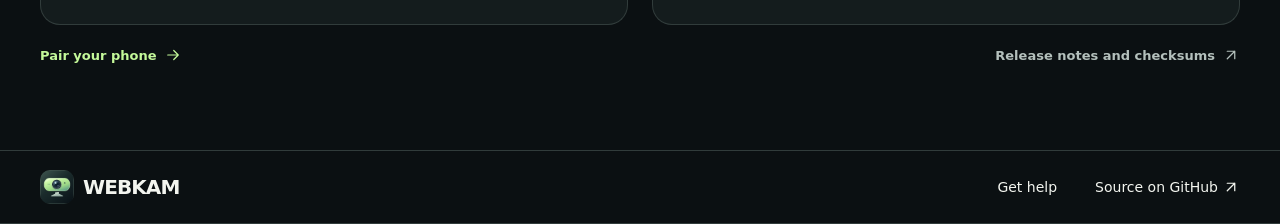
==== commit 6d8042f7: "Release WEBKAM 1.0.2 with live phone framing and camera controls" ====
--- a/docs/index.html
+++ b/docs/index.html
@@ -16,8 +16,8 @@
     <meta property="og:image" content="https://iamo3.github.io/WEBKAM/media/pocketcam-banner.png" />
     <link rel="icon" href="media/pocketcam.png" />
     <link rel="apple-touch-icon" href="media/pocketcam.png" />
-    <link rel="stylesheet" href="style.css?v=studio-light-1" />
-    <script defer src="tour.js?v=studio-light-1"></script>
+    <link rel="stylesheet" href="style.css?v=lighting-walkthrough" />
+    <script defer src="tour.js?v=lighting-walkthrough"></script>
     <title>WEBKAM · Your phone is your webcam</title>
   </head>
   <body>
@@ -78,15 +78,15 @@
       <section class="wrap hero" aria-labelledby="hero-heading">
         <div class="hero-grid">
           <div class="hero-copy">
-            <a class="release" href="https://github.com/iaMO3/WEBKAM/releases/tag/v1.0.1"
-              ><i aria-hidden="true"></i> v1.0.1 <span>·</span> Free to use</a
+            <a class="release" href="https://github.com/iaMO3/WEBKAM/releases/tag/v1.0.2"
+              ><i aria-hidden="true"></i> v1.0.2 <span>·</span> Free to use</a
             >
             <h1 id="hero-heading">Your phone.<br /><em>Your webcam.</em></h1>
             <p>Use your iPhone or Android as a webcam in Discord, Zoom, and other Windows and Mac apps.</p>
             <div class="buttons">
               <a
                 class="cta"
-                href="https://github.com/iaMO3/WEBKAM/releases/download/v1.0.1/WEBKAM-1.0.1-Setup.exe"
+                href="https://github.com/iaMO3/WEBKAM/releases/download/v1.0.2/WEBKAM-1.0.2-Setup.exe"
                 ><svg class="icon" aria-hidden="true"><use href="#download" /></svg> Download for Windows</a
               >
               <a class="text-link" href="#download-mac"
@@ -133,9 +133,9 @@
                   </div>
                   <div class="phone-shell">
                     <img
-                      src="media/phone.webp?v=lighting-1"
+                      src="media/phone.webp?v=controls-2"
                       width="780"
-                      height="1420"
+                      height="1580"
                       alt="iPhone viewfinder with Front Camera selected and Screen light active on a white display."
                     />
                   </div>
@@ -188,7 +188,7 @@
           <article class="tour-panel" id="panel-desktop">
             <div class="panel-intro">
               <h3>Take control of the shot.</h3>
-              <p>Pair your phone, then open Video settings. New in v1.0.1, the lightning bolt beside Resolution lets you switch the phone light on or off during a call.</p>
+              <p>Pair your phone, then open Video settings. The lightning bolt beside Resolution lets you switch the phone light on or off during a call.</p>
               <a class="tour-reference" href="media/desktop.webp?v=lighting-1">
                 See rear Flash on Windows <svg class="icon" aria-hidden="true"><use href="#expand" /></svg>
               </a>
@@ -229,13 +229,17 @@
           <article class="tour-panel" id="panel-phone">
             <div class="panel-intro">
               <h3>Frame it on your phone.</h3>
-              <p>Use Flash to turn on a supported rear torch. Switch to the front camera and Screen light turns the display white to light your face. Control the light from your phone or computer.</p>
-              <a class="tour-reference" href="media/phone.webp?v=lighting-1">
+              <p>Choose Wide, Standard, or Close in the phone viewfinder. Tap Rear to use a supported torch, or Front to use the display as a light. Try the same controls here.</p>
+              <a class="tour-reference" href="media/phone.webp?v=controls-2">
                 See Screen light on iPhone <svg class="icon" aria-hidden="true"><use href="#expand" /></svg>
               </a>
             </div>
             <div class="demo-phone-stage">
-              <div class="demo-handset" data-demo="phone">
+              <div class="walkthrough-heading">
+                <h4>Try the switch</h4>
+                <button class="demo-button" id="play-lighting" type="button" aria-controls="phone-handset" hidden>Show the switch</button>
+              </div>
+              <div class="demo-handset" id="phone-handset" data-demo="phone">
                 <div class="demo-title">
                   <span><img src="media/pocketcam.png" alt="" /> WEBKAM</span>
                   <span class="demo-signal" role="status">Preview</span>
@@ -249,7 +253,7 @@
                 </figure>
                 <div class="demo-controls" hidden>
                   <fieldset class="demo-options">
-                    <legend>Camera lens</legend>
+                    <legend>Framing</legend>
                     <div>
                       <label><input type="radio" name="demo-lens" value="1" /><span>Wide</span></label>
                       <label><input type="radio" name="demo-lens" value="1.35" checked /><span>Standard</span></label>
@@ -261,6 +265,7 @@
                 </div>
               </div>
             </div>
+            <noscript><a class="tour-reference" href="media/camera-light-demo.gif">Watch the lighting demo</a></noscript>
           </article>
           <article class="tour-panel" id="panel-pairing">
             <div class="panel-intro">
@@ -373,13 +378,13 @@
               </div>
             </li>
             <li class="setup-step phone-step">
-              <a class="step-art" href="media/phone.webp?v=lighting-1" aria-label="Enlarge the phone camera example">
+              <a class="step-art" href="media/phone.webp?v=controls-2" aria-label="Enlarge the phone camera example">
                 <span class="qr-slip" aria-hidden="true"><i></i>Sample QR</span>
                 <span class="setup-handset"
                   ><img
-                    src="media/phone.webp?v=lighting-1"
+                    src="media/phone.webp?v=controls-2"
                     width="780"
-                    height="1420"
+                    height="1580"
                     loading="lazy"
                     alt="iPhone front camera streaming a sample chart with Screen light switched on."
                 /></span>
@@ -471,7 +476,7 @@
                   <p class="download-requirements">Windows 11 · x64</p>
                   <p>Guided setup includes the virtual camera and optional USB components.</p>
                 </div>
-                <a class="download-action" href="https://github.com/iaMO3/WEBKAM/releases/download/v1.0.1/WEBKAM-1.0.1-Setup.exe">
+                <a class="download-action" href="https://github.com/iaMO3/WEBKAM/releases/download/v1.0.2/WEBKAM-1.0.2-Setup.exe">
                   <svg class="icon" aria-hidden="true"><use href="#download" /></svg>
                   Windows installer <span class="download-format">EXE</span>
                 </a>
@@ -483,13 +488,13 @@
                   <p class="download-requirements">macOS 13+ · Intel and Apple silicon</p>
                   <p>Preview build with a bundled camera extension. Up to 1080p at 30 FPS.</p>
                 </div>
-                <a class="download-action" href="https://github.com/iaMO3/WEBKAM/releases/download/v1.0.1/WEBKAM-1.0.1-macOS-universal.dmg">
+                <a class="download-action" href="https://github.com/iaMO3/WEBKAM/releases/download/v1.0.2/WEBKAM-1.0.2-macOS-universal.dmg">
                   <svg class="icon" aria-hidden="true"><use href="#download" /></svg>
                   Universal Mac DMG
                 </a>
               </article>
             </div>
-            <a class="download-help" href="https://github.com/iaMO3/WEBKAM/releases/tag/v1.0.1">
+            <a class="download-help" href="https://github.com/iaMO3/WEBKAM/releases/tag/v1.0.2">
               Mac setup and checksum <svg class="icon" aria-hidden="true"><use href="#out" /></svg>
             </a>
           </section>
@@ -503,7 +508,7 @@
                   <p class="download-requirements">Android 8+</p>
                   <p>Signed app with Wi-Fi, USB support, and floating preview.</p>
                 </div>
-                <a class="download-action" href="https://github.com/iaMO3/WEBKAM/releases/download/v1.0.1/WEBKAM-1.0.1-Android.apk">
+                <a class="download-action" href="https://github.com/iaMO3/WEBKAM/releases/download/v1.0.2/WEBKAM-1.0.2-Android.apk">
                   <svg class="icon" aria-hidden="true"><use href="#download" /></svg>
                   Android APK
                 </a>
@@ -515,7 +520,7 @@
                   <p class="download-requirements">iOS 18+ · Personal signing required</p>
                   <p>Native floating preview is still awaiting testing on an iPhone.</p>
                 </div>
-                <a class="download-action" href="https://github.com/iaMO3/WEBKAM/releases/download/v1.0.1/WEBKAM-1.0.1-iPhone-unsigned.ipa">
+                <a class="download-action" href="https://github.com/iaMO3/WEBKAM/releases/download/v1.0.2/WEBKAM-1.0.2-iPhone-unsigned.ipa">
                   <svg class="icon" aria-hidden="true"><use href="#download" /></svg>
                   Unsigned iPhone IPA
                 </a>
@@ -530,7 +535,7 @@
           <a class="download-help" href="#setup">
             Pair your phone <svg class="icon" aria-hidden="true"><use href="#arrow" /></svg>
           </a>
-          <a class="download-help" href="https://github.com/iaMO3/WEBKAM/releases/tag/v1.0.1">
+          <a class="download-help" href="https://github.com/iaMO3/WEBKAM/releases/tag/v1.0.2">
             Release notes and checksums <svg class="icon" aria-hidden="true"><use href="#out" /></svg>
           </a>
         </div>
--- a/docs/style.css
+++ b/docs/style.css
@@ -1304,6 +1304,16 @@
 }
 .tour:has(.demo-console) #panel-phone {
   background: radial-gradient(ellipse at 75% 50%, #244338, transparent 63%), #101719;
+  justify-content: center;
+  grid-template-columns: minmax(0, 350px) minmax(0, 359px);
+}
+.walkthrough-heading { width: 100%; display: flex; align-items: center; justify-content: space-between; gap: 8px; margin-bottom: 10px; }
+.walkthrough-heading h4 { margin: 0; font-size: 16px; }
+.walkthrough-heading button[hidden] { display: none; }
+.walkthrough-heading button:disabled { opacity: .55; cursor: default; }
+@media (max-width: 800px) {
+  .tour:has(.demo-console) #panel-phone { grid-template-columns: minmax(0, 1fr); }
+  .demo-phone-stage { width: min(100%, 359px); justify-self: center; }
 }
 .tour:has(.demo-console) #panel-pairing {
   background: radial-gradient(ellipse at 75% 50%, #203943, transparent 63%), #101719;
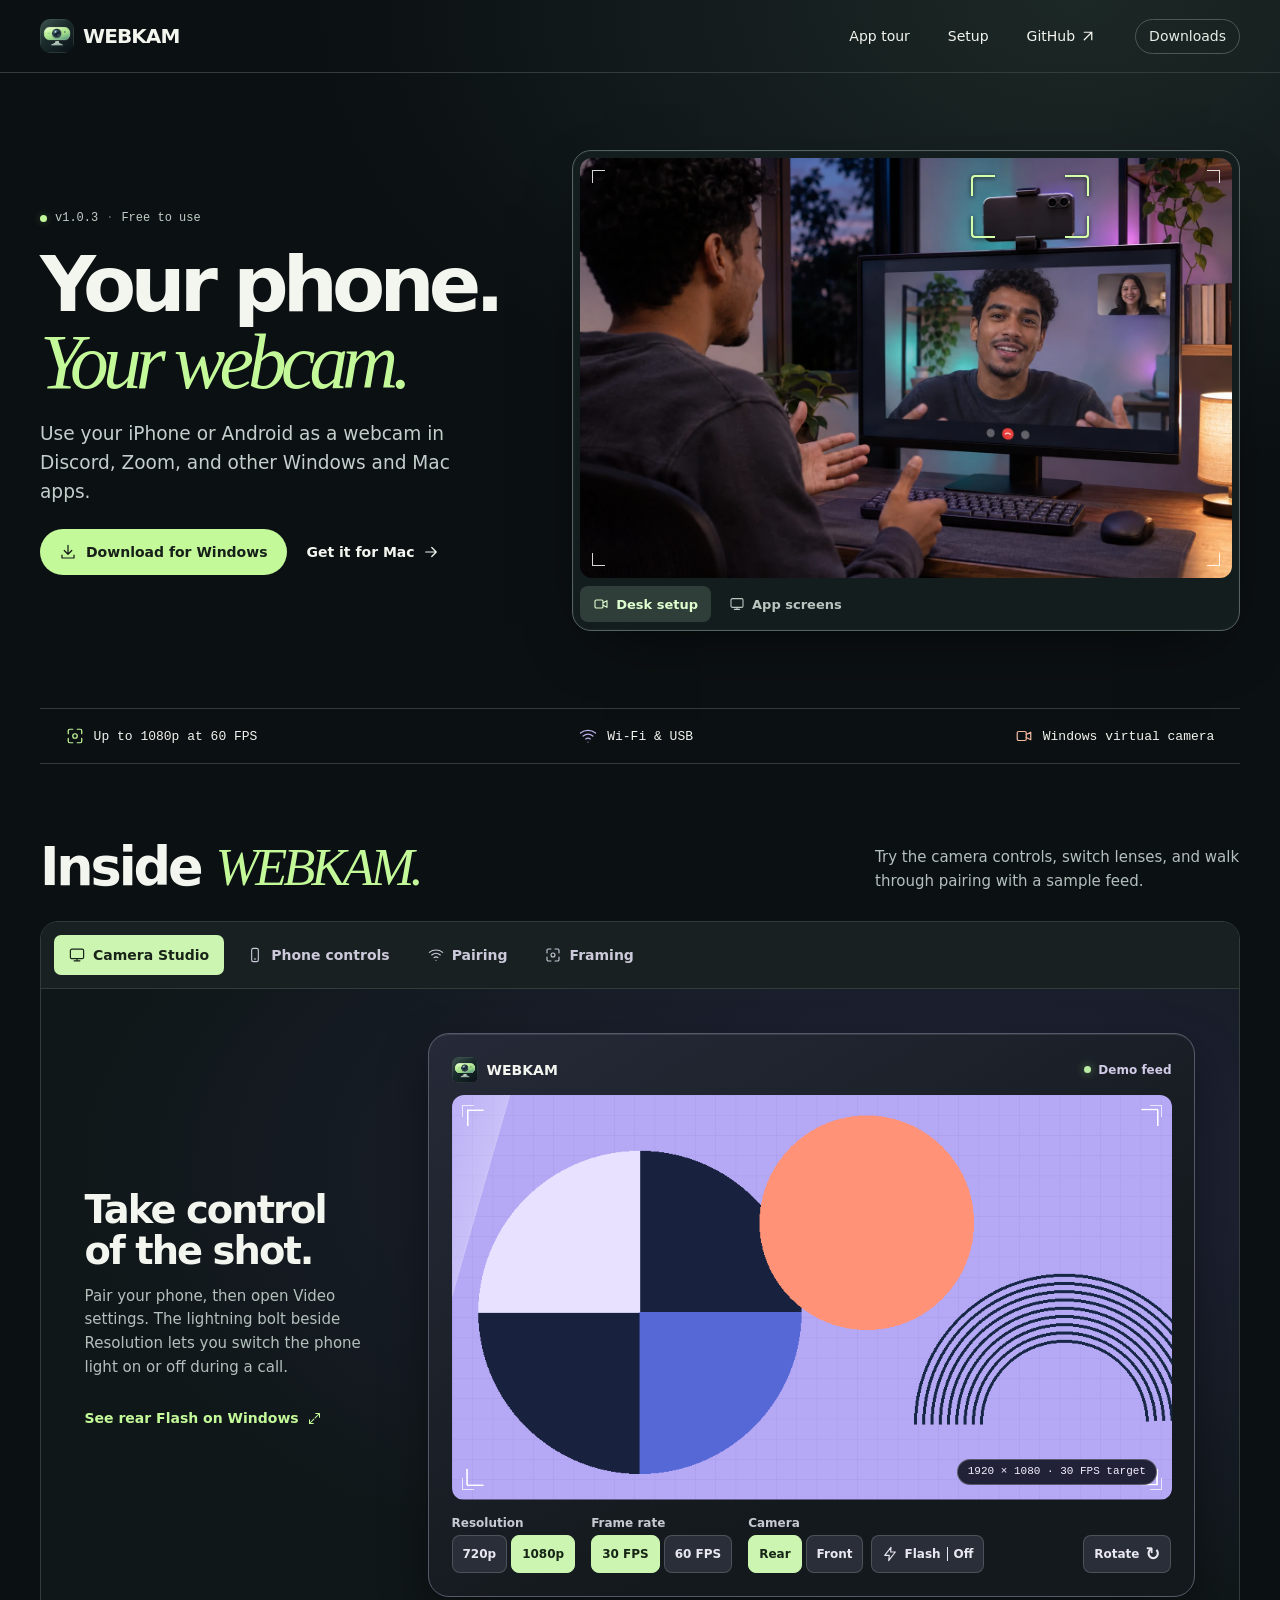
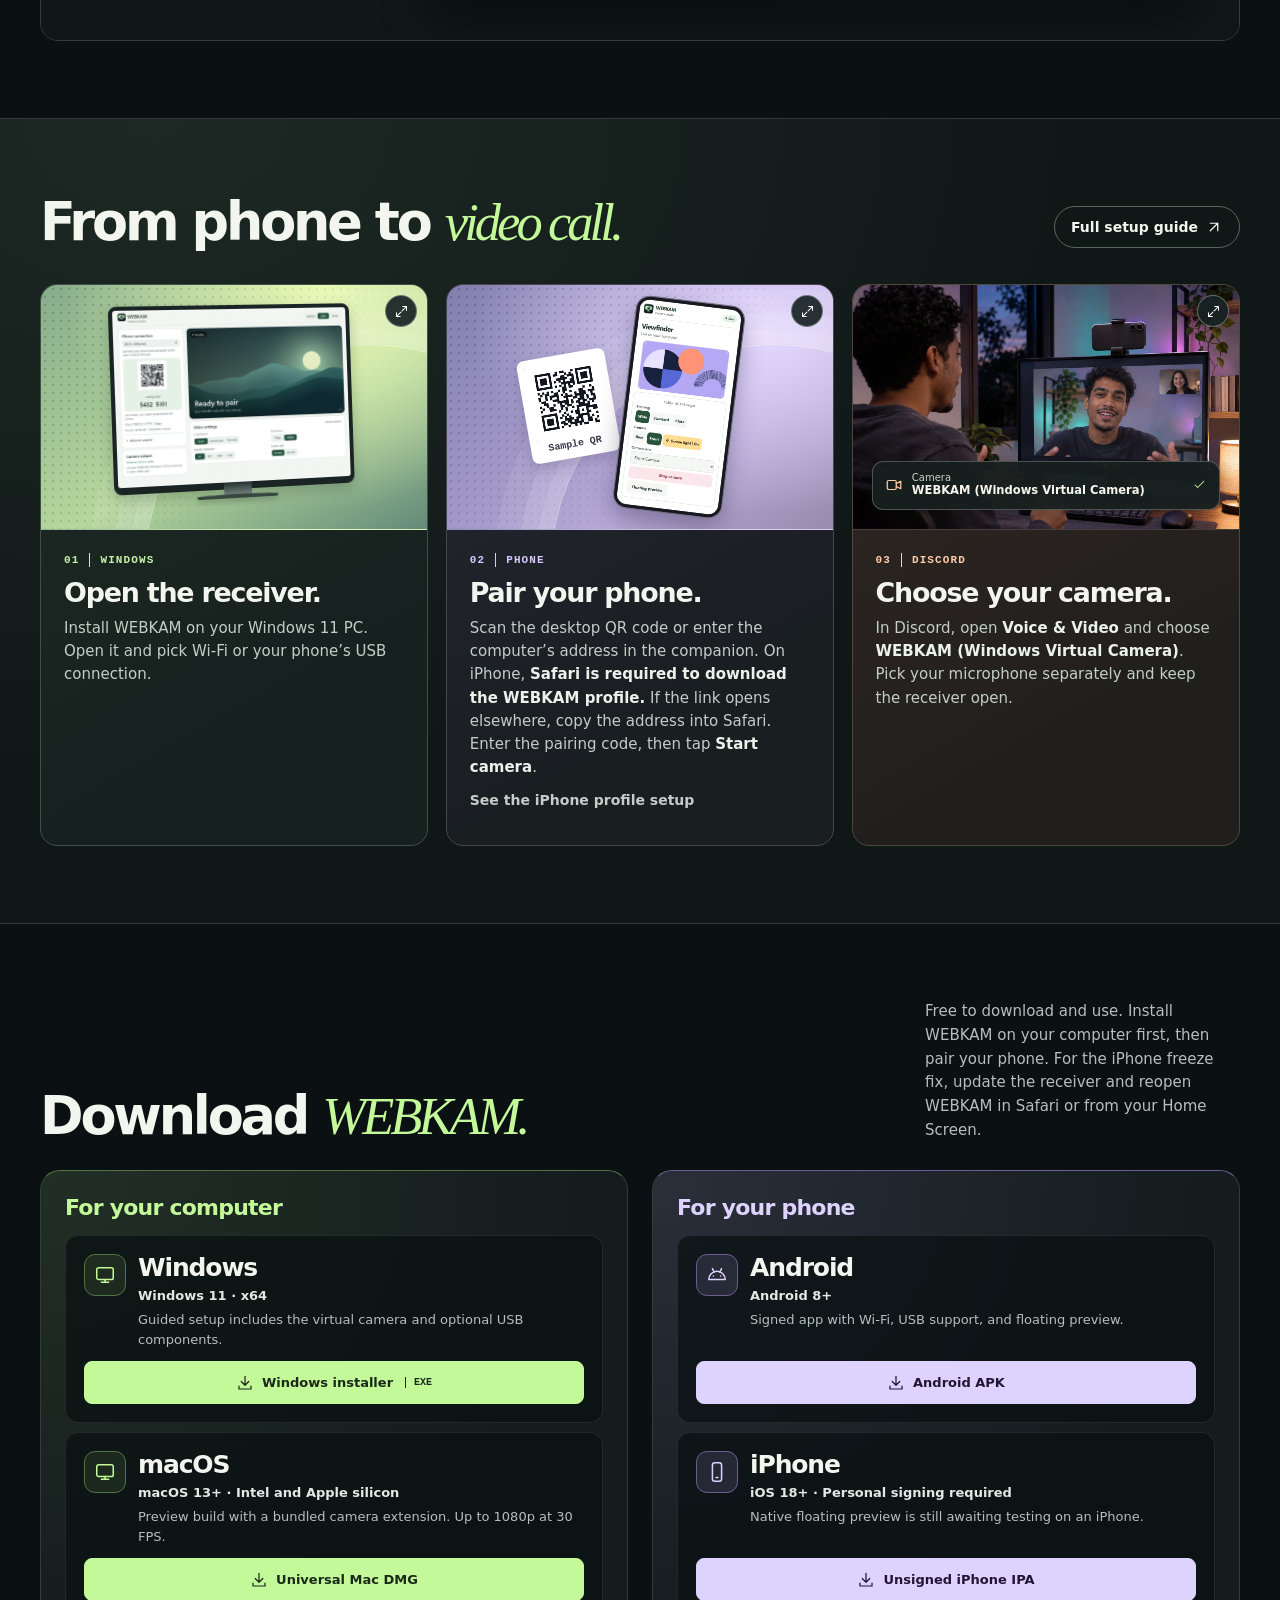
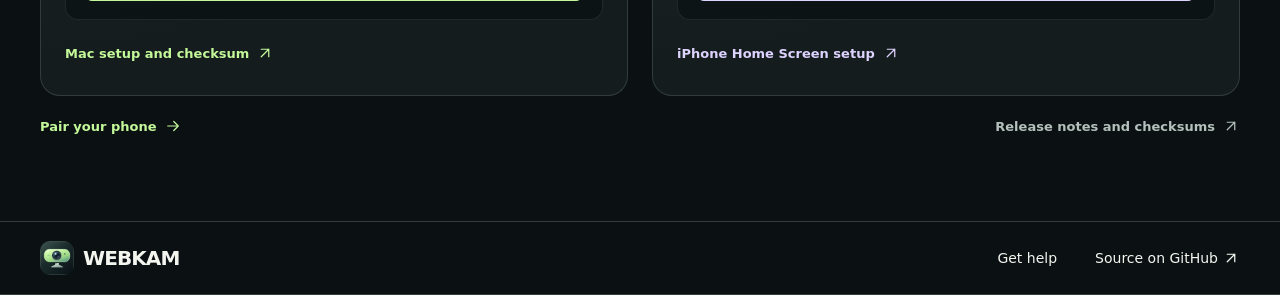
==== commit fcd19c8e: "Release WEBKAM 1.0.3 with iPhone Safari camera recovery" ====
--- a/docs/index.html
+++ b/docs/index.html
@@ -78,15 +78,15 @@
       <section class="wrap hero" aria-labelledby="hero-heading">
         <div class="hero-grid">
           <div class="hero-copy">
-            <a class="release" href="https://github.com/iaMO3/WEBKAM/releases/tag/v1.0.2"
-              ><i aria-hidden="true"></i> v1.0.2 <span>·</span> Free to use</a
+            <a class="release" href="https://github.com/iaMO3/WEBKAM/releases/tag/v1.0.3"
+              ><i aria-hidden="true"></i> v1.0.3 <span>·</span> Free to use</a
             >
             <h1 id="hero-heading">Your phone.<br /><em>Your webcam.</em></h1>
             <p>Use your iPhone or Android as a webcam in Discord, Zoom, and other Windows and Mac apps.</p>
             <div class="buttons">
               <a
                 class="cta"
-                href="https://github.com/iaMO3/WEBKAM/releases/download/v1.0.2/WEBKAM-1.0.2-Setup.exe"
+                href="https://github.com/iaMO3/WEBKAM/releases/download/v1.0.3/WEBKAM-1.0.3-Setup.exe"
                 ><svg class="icon" aria-hidden="true"><use href="#download" /></svg> Download for Windows</a
               >
               <a class="text-link" href="#download-mac"
@@ -463,7 +463,7 @@
       <section class="wrap section" id="downloads" aria-labelledby="downloads-heading">
         <div class="section-head download-heading">
           <h2 id="downloads-heading">Download <em>WEBKAM.</em></h2>
-          <p>Free to download and use. Install WEBKAM on your computer first, then pair your phone.</p>
+          <p>Free to download and use. Install WEBKAM on your computer first, then pair your phone. For the iPhone freeze fix, update the receiver and reopen WEBKAM in Safari or from your Home Screen.</p>
         </div>
         <div class="downloads">
           <section class="download-group receiver-downloads" aria-labelledby="receiver-downloads-title">
@@ -476,7 +476,7 @@
                   <p class="download-requirements">Windows 11 · x64</p>
                   <p>Guided setup includes the virtual camera and optional USB components.</p>
                 </div>
-                <a class="download-action" href="https://github.com/iaMO3/WEBKAM/releases/download/v1.0.2/WEBKAM-1.0.2-Setup.exe">
+                <a class="download-action" href="https://github.com/iaMO3/WEBKAM/releases/download/v1.0.3/WEBKAM-1.0.3-Setup.exe">
                   <svg class="icon" aria-hidden="true"><use href="#download" /></svg>
                   Windows installer <span class="download-format">EXE</span>
                 </a>
@@ -488,13 +488,13 @@
                   <p class="download-requirements">macOS 13+ · Intel and Apple silicon</p>
                   <p>Preview build with a bundled camera extension. Up to 1080p at 30 FPS.</p>
                 </div>
-                <a class="download-action" href="https://github.com/iaMO3/WEBKAM/releases/download/v1.0.2/WEBKAM-1.0.2-macOS-universal.dmg">
+                <a class="download-action" href="https://github.com/iaMO3/WEBKAM/releases/download/v1.0.3/WEBKAM-1.0.3-macOS-universal.dmg">
                   <svg class="icon" aria-hidden="true"><use href="#download" /></svg>
                   Universal Mac DMG
                 </a>
               </article>
             </div>
-            <a class="download-help" href="https://github.com/iaMO3/WEBKAM/releases/tag/v1.0.2">
+            <a class="download-help" href="https://github.com/iaMO3/WEBKAM/releases/tag/v1.0.3">
               Mac setup and checksum <svg class="icon" aria-hidden="true"><use href="#out" /></svg>
             </a>
           </section>
@@ -508,7 +508,7 @@
                   <p class="download-requirements">Android 8+</p>
                   <p>Signed app with Wi-Fi, USB support, and floating preview.</p>
                 </div>
-                <a class="download-action" href="https://github.com/iaMO3/WEBKAM/releases/download/v1.0.2/WEBKAM-1.0.2-Android.apk">
+                <a class="download-action" href="https://github.com/iaMO3/WEBKAM/releases/download/v1.0.3/WEBKAM-1.0.3-Android.apk">
                   <svg class="icon" aria-hidden="true"><use href="#download" /></svg>
                   Android APK
                 </a>
@@ -520,7 +520,7 @@
                   <p class="download-requirements">iOS 18+ · Personal signing required</p>
                   <p>Native floating preview is still awaiting testing on an iPhone.</p>
                 </div>
-                <a class="download-action" href="https://github.com/iaMO3/WEBKAM/releases/download/v1.0.2/WEBKAM-1.0.2-iPhone-unsigned.ipa">
+                <a class="download-action" href="https://github.com/iaMO3/WEBKAM/releases/download/v1.0.3/WEBKAM-1.0.3-iPhone-unsigned.ipa">
                   <svg class="icon" aria-hidden="true"><use href="#download" /></svg>
                   Unsigned iPhone IPA
                 </a>
@@ -535,7 +535,7 @@
           <a class="download-help" href="#setup">
             Pair your phone <svg class="icon" aria-hidden="true"><use href="#arrow" /></svg>
           </a>
-          <a class="download-help" href="https://github.com/iaMO3/WEBKAM/releases/tag/v1.0.2">
+          <a class="download-help" href="https://github.com/iaMO3/WEBKAM/releases/tag/v1.0.3">
             Release notes and checksums <svg class="icon" aria-hidden="true"><use href="#out" /></svg>
           </a>
         </div>
